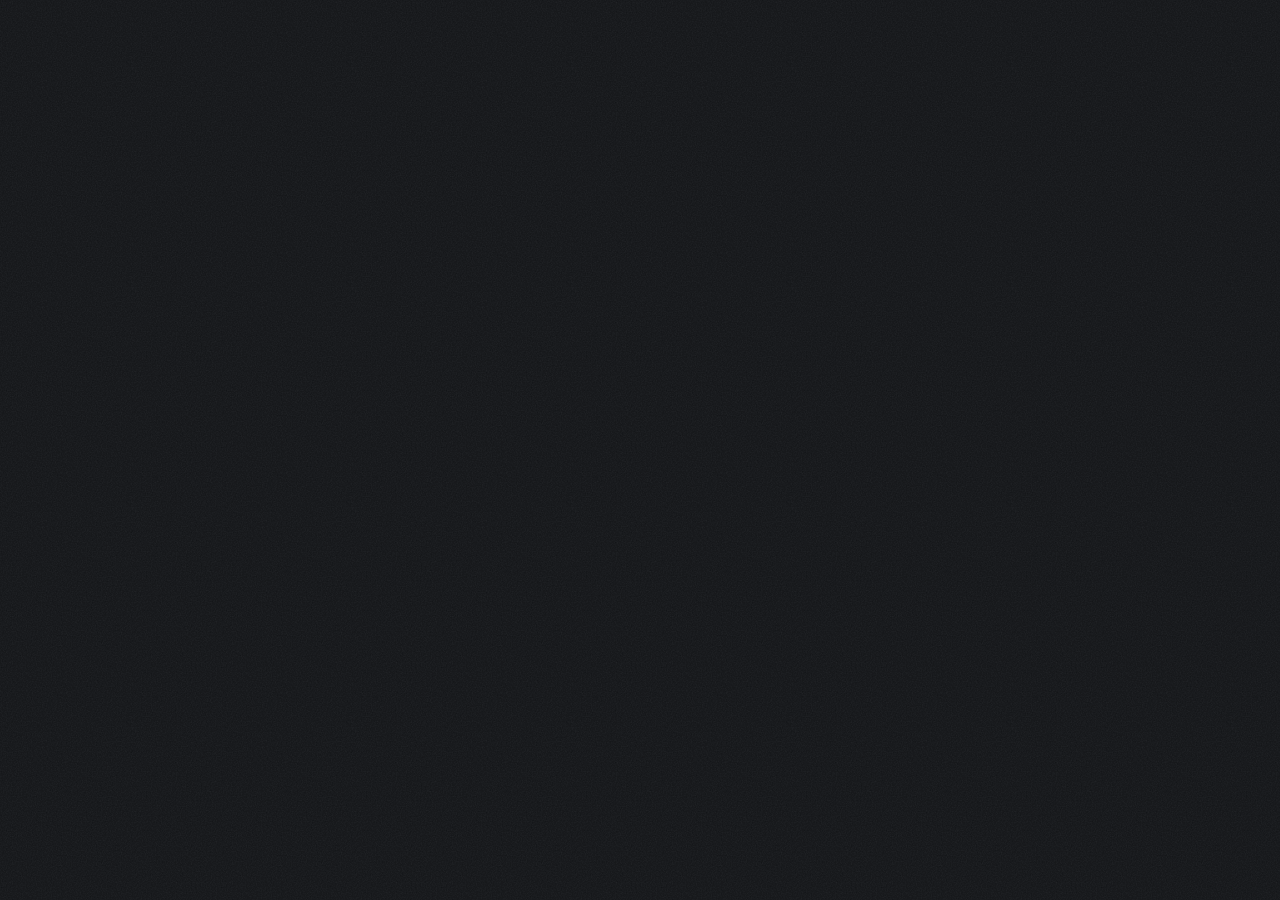
==== prototipo/index.html @ be6b2fd6 "Protótipo: aplica a direção Fortaleza e adiciona couro e peles Remove a direção Cartógrafo e a págin" ====
<!doctype html>
<html lang="pt-BR">
<head>
  <meta charset="utf-8">
  <meta name="viewport" content="width=device-width, initial-scale=1, viewport-fit=cover">
  <meta name="theme-color" content="#0d0f12">
  <title>Reino de Pedra — Protótipo</title>
  <meta name="description" content="Protótipo navegável de telas do Reino de Pedra: estratégia e conquista.">
  <link rel="preconnect" href="https://fonts.googleapis.com">
  <link rel="preconnect" href="https://fonts.gstatic.com" crossorigin>
  <link rel="stylesheet" href="https://fonts.googleapis.com/css2?family=Barlow+Semi+Condensed:wght@400;500;600;700&family=Cinzel:wght@600;700&display=swap">
  <link rel="stylesheet" href="css/tokens.css">
  <link rel="stylesheet" href="css/base.css">
  <link rel="stylesheet" href="css/telas.css">
</head>
<body>
  <main id="telas"></main>
  <nav class="nav" id="nav" aria-label="Navegação principal" hidden></nav>
  <div class="avisos" id="avisos" aria-live="polite"></div>

  <script src="js/icones.js"></script>
  <script src="js/brasao.js"></script>
  <script src="js/hex.js"></script>
  <script src="js/dados.js"></script>
  <script src="js/nucleo.js"></script>
  <script src="js/mundo.js"></script>
  <script src="js/cena.js"></script>
  <script src="js/mapa.js"></script>
  <script src="js/telas.js"></script>
  <script>RP.iniciar();</script>
</body>
</html>
---- prototipo/css/tokens.css ----
/* =========================================================================
   Reino de Pedra — tokens de design
   Direção visual escolhida: "Fortaleza" (pedra escura, ferro e brasa).
   Componentes usam apenas tokens; nunca cores literais.
   ========================================================================= */

:root {
  /* Espaçamento (base 4) */
  --esp-1: 4px;
  --esp-2: 8px;
  --esp-3: 12px;
  --esp-4: 16px;
  --esp-5: 20px;
  --esp-6: 24px;
  --esp-8: 32px;
  --esp-10: 40px;

  /* Escala tipográfica */
  --fs-1: 12px;   /* selos, rótulos mínimos */
  --fs-2: 14px;   /* texto secundário */
  --fs-3: 16px;   /* texto base */
  --fs-4: 18px;   /* destaque */
  --fs-5: 22px;   /* título de card */
  --fs-6: 28px;   /* título de tela */
  --fs-7: 40px;   /* título de entrada */
  --lh-texto: 1.4;
  --lh-titulo: 1.15;

  /* Toque */
  --alvo-min: 44px;
  --alvo: 48px;
  --nav-altura: 64px;

  /* Camadas */
  --z-mapa: 0;
  --z-controles: 10;
  --z-barra: 20;
  --z-folha: 30;
  --z-modal: 40;
  --z-aviso: 50;

  /* Movimento */
  --dur-1: 120ms;
  --dur-2: 220ms;
  --dur-3: 360ms;
  --curva: cubic-bezier(.2, .8, .2, 1);

  /* Tinturas heráldicas (iguais nas duas direções: são cores do brasão do jogador) */
  --tin-ouro: #d8a93b;
  --tin-prata: #e9e6dc;
  --tin-vermelho: #b0281f;
  --tin-azul: #23508f;
  --tin-verde: #2e6b3c;
  --tin-purpura: #673d86;
  --tin-negro: #1e1e22;
  --tin-castanho: #8a5428;
}

/* -------------------------------------------------------------------------
   Fortaleza
   ------------------------------------------------------------------------- */
:root {
  color-scheme: dark;

  --fonte-titulo: "Cinzel", "Trajan Pro", "Times New Roman", Georgia, serif;
  --fonte-texto: "Barlow Semi Condensed", "Roboto Condensed", "Arial Narrow", system-ui, sans-serif;
  --peso-titulo: 700;
  --titulo-caixa: uppercase;
  --titulo-espaco: .06em;
  --btn-caixa: uppercase;
  --btn-espaco: .05em;

  /* Superfícies */
  --cor-fundo: #111316;
  --cor-fundo-2: #181b20;
  --cor-superficie: #22262c;
  --cor-superficie-2: #2b3037;
  --cor-superficie-3: #363c46;
  --cor-borda: #3a4049;
  --cor-borda-forte: #5b6370;

  /* Texto */
  --cor-texto: #efe9dd;
  --cor-texto-2: #bfb6a8;
  --cor-texto-3: #948c80;

  /* Ação e estado */
  --cor-primaria: #e07a2e;
  --cor-primaria-2: #b9581a;
  --cor-primaria-texto: #1b0e04;
  --cor-destaque: #d9b25c;
  --cor-sucesso: #7dbb63;
  --cor-alerta: #e8b947;
  --cor-perigo: #f0645a;
  --cor-perigo-fundo: #3b1a17;
  --cor-info: #62acdc;
  --cor-foco: #f0c766;

  /* Donos no mapa */
  --cor-meu: #5ea6ea;
  --cor-rival-1: #e0503f;
  --cor-rival-2: #a77ad9;
  --cor-desconhecido: #9aa0a8;

  /* Barras (topo, navegação) */
  --barra-fundo: #0d0f12;
  --barra-borda: #2c3138;
  --barra-texto: #efe9dd;
  --barra-texto-2: #9a9286;
  --barra-ativo: #e07a2e;
  --barra-ativo-fundo: rgba(224, 122, 46, .12);

  /* Forma */
  --raio-1: 6px;
  --raio-2: 10px;
  --raio-3: 14px;
  --raio-pill: 999px;
  --borda-larg: 1px;

  /* Profundidade: painéis "entalhados" em pedra */
  --sombra-1: inset 0 1px 0 rgba(255, 255, 255, .06), 0 2px 0 rgba(0, 0, 0, .45), 0 6px 14px rgba(0, 0, 0, .28);
  --sombra-2: inset 0 1px 0 rgba(255, 255, 255, .07), 0 10px 30px rgba(0, 0, 0, .55);
  --card-fundo: linear-gradient(180deg, #282d34 0%, #22262c 100%);
  --campo-fundo: #16191d;
  --campo-sombra: inset 0 2px 4px rgba(0, 0, 0, .5);

  /* Botão primário (brasa) */
  --btn-pri-fundo: linear-gradient(180deg, #ee9149 0%, #d06a23 55%, #b9581a 100%);
  --btn-pri-borda: #6d3110;
  --btn-pri-sombra: inset 0 1px 0 rgba(255, 255, 255, .3), 0 2px 0 #4f230a, 0 4px 10px rgba(0, 0, 0, .35);
  /* Botão secundário (ferro) */
  --btn-sec-fundo: linear-gradient(180deg, #424954 0%, #333942 100%);
  --btn-sec-borda: #1c1f24;
  --btn-sec-texto: #efe9dd;
  --btn-sec-sombra: inset 0 1px 0 rgba(255, 255, 255, .12), 0 2px 0 #121418;

  /* Barras de tempo */
  --timer-trilho: #15171b;
  --timer-trilho-borda: #2e333a;
  --timer-preench: linear-gradient(90deg, #b9581a, #e07a2e 60%, #f0b25c);
  --timer-brilho: rgba(255, 210, 150, .5);

  /* Ícones: silhueta preenchida com detalhe entalhado */
  --ico-s-fill: currentColor;
  --ico-s-stroke: none;
  --ico-s-w: 0;
  --ico-d-stroke: rgba(10, 11, 13, .7);
  --ico-l-stroke: currentColor;
  --ico-d-w: 1.6;

  /* Cores de recurso */
  --rec-madeira: #c99059;
  --rec-pedra: #aab1ba;
  --rec-comida: #e3c45a;
  --rec-ferro: #93a8bd;
  --rec-populacao: #e8ddca;
  --rec-ouro: #ebc24a;
  --rec-prata: #d2d9e0;
  --rec-sal: #ece6da;
  --rec-cavalo: #c9976a;
  --rec-ervas: #8fc46c;
  --rec-gema: #6fcad9;
  --rec-lendario: #d796f2;
  --rec-couro: #c08a5c;
  --rec-peles: #ddd3c4;

  /* Perigo da fauna */
  --perigo-baixo: #e8b947;
  --perigo-medio: #ec8a3a;
  --perigo-alto: #ea4f43;

  /* Brasão */
  --brasao-borda: #0e0f11;
  --brasao-filete: #d9b25c;

  /* Textura de pedra (ruído suave) */
  --textura: url("data:image/svg+xml,%3Csvg xmlns='http://www.w3.org/2000/svg' width='220' height='220'%3E%3Cfilter id='n'%3E%3CfeTurbulence type='fractalNoise' baseFrequency='.8' numOctaves='3' stitchTiles='stitch'/%3E%3CfeColorMatrix values='0 0 0 0 1 0 0 0 0 1 0 0 0 0 1 0 0 0 .07 0'/%3E%3C/filter%3E%3Crect width='220' height='220' filter='url(%23n)'/%3E%3C/svg%3E");

  /* ---- Mapa ---- */
  --mapa-fundo: #0b0d10;
  --hex-linha: rgba(0, 0, 0, .22);
  --t-planicie: #8b9a50;
  --t-planicie-2: #829147;
  --t-floresta: #4a7341;
  --t-floresta-2: #42693a;
  --t-colina: #9c8961;
  --t-colina-2: #917e57;
  --t-montanha: #7c7671;
  --t-montanha-2: #726c67;
  --t-pantano: #5c6d4e;
  --t-pantano-2: #546447;
  --t-rio: #6f8c6a;
  --rio-agua: #4f9fd2;
  --rio-margem: #24485f;
  --rio-brilho: rgba(190, 228, 255, .45);
  /* símbolos de terreno */
  --m-arvore: #2a4c28;
  --m-arvore-2: #36603a;
  --m-colina: #7d6a46;
  --m-colina-luz: #b5a174;
  --m-monte: #5f5955;
  --m-monte-sombra: #474340;
  --m-neve: #e8e5de;
  --m-junco: #34432f;
  --m-agua: #6f9fb5;
  --m-grama: #6b7a3a;
  --m-traco: rgba(0, 0, 0, .28);
  --m-traco-l: .8;
  /* névoa */
  --nevoa-1: #0d0f12;
  --nevoa-2: #111418;
  --nevoa-3: #15191e;
  --nevoa-borda: rgba(0, 0, 0, .0);
  --nevoa-rotulo: rgba(239, 233, 221, .16);
  --explorado-veu: rgba(14, 16, 19, .52);
  --explorado-hachura: rgba(255, 255, 255, .07);
  /* rotas */
  --rota-cor: #d8c08e;
  --rota-borda: #4d3c28;
  --rota-traco: none;
  /* entidades */
  --ent-fundo: #1b1e23;
  --ent-borda: #0b0c0e;
  --ent-texto: #efe9dd;
  --ent-halo: rgba(10, 11, 13, .85);
  --selecao: #f0c766;
}
---- prototipo/css/base.css ----
/* =========================================================================
   Reino de Pedra — base e componentes
   Depende de tokens.css. Mobile-first; nada depende de hover.
   ========================================================================= */

*,
*::before,
*::after { box-sizing: border-box; }

html { -webkit-text-size-adjust: 100%; text-size-adjust: 100%; }

body {
  margin: 0;
  min-height: 100vh;
  min-height: 100dvh;
  background-color: var(--cor-fundo);
  background-image: var(--textura);
  color: var(--cor-texto);
  font-family: var(--fonte-texto);
  font-size: var(--fs-3);
  line-height: var(--lh-texto);
  font-variant-numeric: lining-nums tabular-nums;
  -webkit-tap-highlight-color: transparent;
  overscroll-behavior-y: none;
}

h1, h2, h3, h4 {
  margin: 0;
  font-family: var(--fonte-titulo);
  font-weight: var(--peso-titulo);
  text-transform: var(--titulo-caixa);
  letter-spacing: var(--titulo-espaco);
  line-height: var(--lh-titulo);
}
h1 { font-size: var(--fs-6); }
h2 { font-size: var(--fs-5); }
h3 { font-size: var(--fs-4); }
p { margin: 0; }
button, input, select, textarea { font: inherit; color: inherit; }
button { cursor: pointer; }
a { color: var(--cor-info); }

:focus-visible { outline: 3px solid var(--cor-foco); outline-offset: 2px; }

.sr { position: absolute; width: 1px; height: 1px; overflow: hidden; clip: rect(0 0 0 0); white-space: nowrap; }
.suave { color: var(--cor-texto-2); }
.fraco { color: var(--cor-texto-3); }
.num { font-variant-numeric: lining-nums tabular-nums; }
.linha { display: flex; align-items: center; gap: var(--esp-2); }
.linha-entre { display: flex; align-items: center; justify-content: space-between; gap: var(--esp-2); }
.pilha { display: flex; flex-direction: column; gap: var(--esp-3); }
.pilha-4 { display: flex; flex-direction: column; gap: var(--esp-4); }

/* ---------------------------------------------------------------- Ícones */
.ico { width: 24px; height: 24px; flex: none; display: inline-block; vertical-align: middle; overflow: visible; }
.ico-p { width: 18px; height: 18px; }
.ico-g { width: 32px; height: 32px; }
.ic-s { fill: var(--ico-s-fill); stroke: var(--ico-s-stroke); stroke-width: var(--ico-s-w); stroke-linejoin: round; }
.ic-d { fill: none; stroke: var(--ico-d-stroke); stroke-width: var(--ico-d-w); stroke-linecap: round; stroke-linejoin: round; }
.ic-l { fill: none; stroke: var(--ico-l-stroke); stroke-width: 2; stroke-linecap: round; stroke-linejoin: round; }
.ic-f { fill: currentColor; }

.r-madeira { color: var(--rec-madeira); }
.r-pedra { color: var(--rec-pedra); }
.r-comida { color: var(--rec-comida); }
.r-ferro { color: var(--rec-ferro); }
.r-populacao { color: var(--rec-populacao); }
.r-ouro { color: var(--rec-ouro); }
.r-prata { color: var(--rec-prata); }
.r-sal { color: var(--rec-sal); }
.r-cavalo { color: var(--rec-cavalo); }
.r-ervas { color: var(--rec-ervas); }
.r-gema { color: var(--rec-gema); }
.r-lendario, .r-ruina { color: var(--rec-lendario); }
.r-couro { color: var(--rec-couro); }
.r-peles { color: var(--rec-peles); }
.nivel-baixo { --nivel: var(--perigo-baixo); }
.nivel-medio { --nivel: var(--perigo-medio); }
.nivel-alto { --nivel: var(--perigo-alto); }

/* ---------------------------------------------------------------- Botões */
.btn {
  display: inline-flex; align-items: center; justify-content: center; gap: var(--esp-2);
  min-height: var(--alvo); padding: 0 var(--esp-5);
  border-radius: var(--raio-2);
  border: var(--borda-larg) solid var(--btn-sec-borda);
  background: var(--btn-sec-fundo);
  color: var(--btn-sec-texto);
  box-shadow: var(--btn-sec-sombra);
  font-weight: 700; font-size: var(--fs-3);
  text-transform: var(--btn-caixa); letter-spacing: var(--btn-espaco);
  text-decoration: none; white-space: nowrap;
  touch-action: manipulation; user-select: none; -webkit-user-select: none;
  transition: transform var(--dur-1), box-shadow var(--dur-1), filter var(--dur-1);
}
.btn:active { transform: translateY(2px); box-shadow: none; }
.btn[disabled], .btn[aria-disabled="true"] { opacity: .45; pointer-events: none; }
.btn-inativo { opacity: .55; box-shadow: none; }
.btn-primario {
  background: var(--btn-pri-fundo); border-color: var(--btn-pri-borda);
  color: var(--cor-primaria-texto); box-shadow: var(--btn-pri-sombra);
}
.btn-perigo { background: var(--cor-perigo); border-color: var(--cor-perigo-fundo); color: #fff; box-shadow: 0 2px 0 rgba(0,0,0,.35); }
.btn-fantasma { background: transparent; border-color: transparent; box-shadow: none; color: var(--cor-texto); }
.btn-bloco { display: flex; width: 100%; }
.btn-p { min-height: var(--alvo-min); padding: 0 var(--esp-4); font-size: var(--fs-2); }
.btn-icone { width: var(--alvo); min-height: var(--alvo); padding: 0; }
.btn .ico { width: 20px; height: 20px; }

/* ---------------------------------------------------------------- Cards */
.card {
  position: relative;
  background: var(--card-fundo);
  border: var(--borda-larg) solid var(--cor-borda);
  border-radius: var(--raio-3);
  box-shadow: var(--sombra-1);
  padding: var(--esp-4);
}
.card-moldura::after {
  /* filete interno: em B vira a dupla linha de mapa antigo; em A some no relevo */
  content: ""; position: absolute; inset: 4px; pointer-events: none;
  border: 1px solid var(--cor-borda); border-radius: calc(var(--raio-3) - 3px); opacity: .7;
}
.card-titulo { display: flex; align-items: center; gap: var(--esp-2); margin-bottom: var(--esp-3); }
.card-titulo h2, .card-titulo h3 { flex: 1; }
.secao-titulo {
  display: flex; align-items: center; gap: var(--esp-2);
  margin: var(--esp-6) 0 var(--esp-3);
  font-family: var(--fonte-titulo); font-weight: var(--peso-titulo);
  text-transform: var(--titulo-caixa); letter-spacing: var(--titulo-espaco);
  font-size: var(--fs-3); color: var(--cor-texto-2);
}
.secao-titulo::after { content: ""; flex: 1; height: 1px; background: var(--cor-borda); }

/* ---------------------------------------------------------------- Selos (badges) */
.selo {
  display: inline-flex; align-items: center; gap: 4px;
  min-height: 24px; padding: 2px 9px;
  border-radius: var(--raio-pill);
  border: 1px solid var(--cor-borda);
  background: var(--cor-superficie-2);
  color: var(--cor-texto-2);
  font-size: var(--fs-1); font-weight: 700; letter-spacing: .02em; line-height: 1.2;
  white-space: nowrap;
}
.selo .ico { width: 14px; height: 14px; }
.selo-visivel { color: var(--cor-sucesso); border-color: color-mix(in srgb, var(--cor-sucesso) 50%, transparent); background: color-mix(in srgb, var(--cor-sucesso) 14%, transparent); }
.selo-antigo { color: var(--cor-alerta); border-color: color-mix(in srgb, var(--cor-alerta) 50%, transparent); background: color-mix(in srgb, var(--cor-alerta) 14%, transparent); }
.selo-desconhecido { color: var(--cor-texto-3); }
.selo-perigo { color: var(--cor-perigo); border-color: color-mix(in srgb, var(--cor-perigo) 55%, transparent); background: color-mix(in srgb, var(--cor-perigo) 14%, transparent); }
.selo-info { color: var(--cor-info); border-color: color-mix(in srgb, var(--cor-info) 50%, transparent); background: color-mix(in srgb, var(--cor-info) 12%, transparent); }
.selo-destaque { color: var(--cor-destaque); border-color: color-mix(in srgb, var(--cor-destaque) 50%, transparent); background: color-mix(in srgb, var(--cor-destaque) 12%, transparent); }

/* ---------------------------------------------------------------- Barras de tempo e medidores */
.timer { display: flex; flex-direction: column; gap: 6px; }
.timer-topo { display: flex; align-items: baseline; justify-content: space-between; gap: var(--esp-2); font-size: var(--fs-2); }
.timer-topo b { font-weight: 700; color: var(--cor-texto); }
.timer-resta { font-weight: 700; color: var(--cor-destaque); white-space: nowrap; }
.barra {
  position: relative; height: 10px; overflow: hidden;
  border-radius: var(--raio-pill);
  background: var(--timer-trilho);
  border: 1px solid var(--timer-trilho-borda);
}
.barra > i {
  position: absolute; inset: 0 auto 0 0; width: 0%;
  background: var(--timer-preench);
  border-radius: inherit;
  box-shadow: inset 0 1px 0 var(--timer-brilho);
  transition: width 1s linear;
}
.barra-perigo > i { background: var(--cor-perigo); }
.barra-sucesso > i { background: var(--cor-sucesso); }
.barra-grossa { height: 14px; }

/* ---------------------------------------------------------------- Abas e segmentados */
.abas {
  display: flex; gap: 4px; padding: 4px;
  background: var(--cor-superficie-2);
  border: var(--borda-larg) solid var(--cor-borda);
  border-radius: var(--raio-2);
  overflow-x: auto; scrollbar-width: none;
}
.abas::-webkit-scrollbar { display: none; }
.aba {
  flex: 1 0 auto; min-height: var(--alvo-min); padding: 0 var(--esp-3);
  border: 0; border-radius: calc(var(--raio-2) - 3px);
  background: transparent; color: var(--cor-texto-2);
  font-weight: 700; font-size: var(--fs-2); white-space: nowrap;
}
.aba[aria-selected="true"], .aba[aria-pressed="true"] {
  background: var(--cor-superficie); color: var(--cor-texto);
  box-shadow: var(--sombra-1);
}
.aba[aria-selected="true"], .aba[aria-pressed="true"] { box-shadow: inset 0 -2px 0 var(--cor-primaria), var(--sombra-1); }

/* ---------------------------------------------------------------- Campos */
.campo { display: flex; flex-direction: column; gap: 6px; }
.campo label, .rotulo { font-size: var(--fs-2); font-weight: 700; color: var(--cor-texto-2); }
.campo input {
  min-height: var(--alvo); padding: 0 var(--esp-4);
  border-radius: var(--raio-2);
  border: var(--borda-larg) solid var(--cor-borda-forte);
  background: var(--campo-fundo); box-shadow: var(--campo-sombra);
  font-size: var(--fs-4); font-weight: 600;
}
.campo-ajuda { font-size: var(--fs-2); color: var(--cor-texto-3); }
.campo-erro { font-size: var(--fs-2); color: var(--cor-perigo); font-weight: 700; }

/* ---------------------------------------------------------------- Listas */
.lista { display: flex; flex-direction: column; }
.lista-item {
  display: flex; align-items: center; gap: var(--esp-3);
  min-height: 56px; padding: var(--esp-2) 0;
  border-bottom: 1px solid var(--cor-borda);
}
.lista-item:last-child { border-bottom: 0; }
.lista-item .ico-placa { flex: none; }

/* Placa de ícone (local, recurso, unidade) */
.ico-placa {
  display: grid; place-items: center;
  width: 44px; height: 44px;
  border-radius: var(--raio-2);
  background: var(--cor-superficie-2);
  border: var(--borda-larg) solid var(--cor-borda);
  color: var(--cor-texto);
}
.ico-placa .ico { width: 26px; height: 26px; }

/* ---------------------------------------------------------------- Barra de recursos */
.recursos {
  display: flex; align-items: center; gap: 2px;
  padding: 4px 2px 4px 6px;
  background: var(--card-fundo);
  border: var(--borda-larg) solid var(--cor-borda);
  border-radius: var(--raio-3);
  box-shadow: var(--sombra-1);
}
.rec {
  flex: 1 1 0; min-width: 0;
  display: flex; align-items: center; justify-content: center; gap: 2px;
  min-height: 44px; padding: 0 1px; border: 0; background: none;
  border-radius: var(--raio-1);
}
.rec .ico { width: 17px; height: 17px; }
.rec-num { font-weight: 700; font-size: 13.5px; color: var(--cor-texto); white-space: nowrap; letter-spacing: -.01em; }
.rec-num small { font-weight: 600; color: var(--cor-texto-3); font-size: 11px; }
.rec-cheio .rec-num { color: var(--cor-alerta); }
.recursos .btn-sino { flex: none; position: relative; width: 40px; height: 44px; display: grid; place-items: center; border: 0; background: none; color: var(--cor-texto); }
.contador {
  position: absolute; top: 4px; right: 3px;
  min-width: 18px; height: 18px; padding: 0 5px;
  border-radius: 9px; background: var(--cor-perigo); color: #fff;
  font-size: 11px; font-weight: 700; line-height: 18px; text-align: center;
}

/* ---------------------------------------------------------------- Navegação inferior */
.nav {
  position: fixed; left: 0; right: 0; bottom: 0; z-index: var(--z-barra);
  display: flex; justify-content: center;
  padding-bottom: env(safe-area-inset-bottom);
  background: var(--barra-fundo);
  border-top: 1px solid var(--barra-borda);
  box-shadow: 0 -4px 18px rgba(0, 0, 0, .25);
}
.nav[hidden] { display: none; }
.nav-itens { display: flex; width: 100%; max-width: 640px; }
.nav a {
  flex: 1; position: relative;
  display: flex; flex-direction: column; align-items: center; justify-content: center; gap: 3px;
  height: var(--nav-altura);
  color: var(--barra-texto-2); text-decoration: none;
  font-size: var(--fs-1); font-weight: 700; letter-spacing: .02em;
  --ico-d-stroke: var(--barra-fundo);
}
.nav a .ico { width: 26px; height: 26px; }
.nav a[aria-current="page"] { color: var(--barra-ativo); }
.nav a[aria-current="page"]::before {
  content: ""; position: absolute; inset: 6px 10%;
  border-radius: var(--raio-2); background: var(--barra-ativo-fundo); z-index: -1;
}
.nav a[aria-current="page"]::after {
  content: ""; position: absolute; top: 0; left: 30%; right: 30%; height: 3px;
  border-radius: 0 0 3px 3px; background: var(--barra-ativo);
}
.nav .contador { top: 8px; right: calc(50% - 22px); }

/* Barra de topo (telas de conteúdo) */
.topo {
  position: sticky; top: 0; z-index: var(--z-barra);
  display: flex; align-items: center; gap: var(--esp-3);
  min-height: 60px; padding: calc(env(safe-area-inset-top) + 6px) var(--esp-4) 6px;
  background: var(--barra-fundo); color: var(--barra-texto);
  border-bottom: 1px solid var(--barra-borda);
  --ico-d-stroke: var(--barra-fundo);
}
.topo h1 { font-size: var(--fs-4); flex: 1; min-width: 0; }
.topo .btn-fantasma { color: var(--barra-texto); }

/* ---------------------------------------------------------------- Folha inferior (bottom sheet) */
.folha {
  position: fixed; left: 0; right: 0; bottom: 0; z-index: var(--z-folha);
  margin: 0 auto; max-width: 560px;
  max-height: 72vh; max-height: 72dvh;
  display: flex; flex-direction: column;
  background: var(--cor-superficie);
  background-image: var(--textura);
  border: var(--borda-larg) solid var(--cor-borda-forte); border-bottom: 0;
  border-radius: var(--raio-3) var(--raio-3) 0 0;
  box-shadow: var(--sombra-2);
  transform: translateY(calc(100% + var(--nav-altura) + 24px));
  visibility: hidden;
  transition: transform var(--dur-3) var(--curva), visibility 0s linear var(--dur-3);
  padding-bottom: env(safe-area-inset-bottom);
}
.folha.aberta { transform: translateY(0); visibility: visible; transition: transform var(--dur-3) var(--curva), visibility 0s; }
.folha.sobre-nav { bottom: calc(var(--nav-altura) + env(safe-area-inset-bottom)); padding-bottom: 0; border-bottom: var(--borda-larg) solid var(--cor-borda); }
.folha-pega { flex: none; display: grid; place-items: center; height: 18px; }
.folha-pega::before { content: ""; width: 40px; height: 4px; border-radius: 2px; background: var(--cor-borda-forte); opacity: .7; }
.folha-topo { flex: none; display: flex; align-items: flex-start; gap: var(--esp-3); padding: 0 var(--esp-2) var(--esp-3) var(--esp-4); }
.folha-topo .folha-titulos { flex: 1; min-width: 0; padding-top: 4px; }
.folha-topo h2 { font-size: 20px; overflow-wrap: anywhere; }
.folha-corpo { overflow-y: auto; padding: 0 var(--esp-4) var(--esp-4); overscroll-behavior: contain; }
.folha-acoes { flex: none; display: flex; gap: var(--esp-2); padding: var(--esp-3) var(--esp-4) var(--esp-4); border-top: 1px solid var(--cor-borda); flex-wrap: wrap; }
.folha-acoes .btn { flex: 1 1 calc(50% - var(--esp-2)); }

.veu {
  position: fixed; inset: 0; z-index: calc(var(--z-folha) - 1);
  background: rgba(0, 0, 0, .45);
  opacity: 0; pointer-events: none; transition: opacity var(--dur-2);
}
.veu.ativo { opacity: 1; pointer-events: auto; }

/* ---------------------------------------------------------------- Modal */
.modal-fundo {
  position: fixed; inset: 0; z-index: var(--z-modal);
  display: grid; place-items: center; padding: var(--esp-4);
  background: rgba(0, 0, 0, .6);
  opacity: 0; pointer-events: none; transition: opacity var(--dur-2);
}
.modal-fundo.ativo { opacity: 1; pointer-events: auto; }
.modal {
  width: 100%; max-width: 400px;
  background: var(--cor-superficie); background-image: var(--textura);
  border: var(--borda-larg) solid var(--cor-borda-forte);
  border-radius: var(--raio-3);
  box-shadow: var(--sombra-2);
  padding: var(--esp-6) var(--esp-5) var(--esp-5);
  text-align: center;
  transform: scale(.94); transition: transform var(--dur-2) var(--curva);
}
.modal-fundo.ativo .modal { transform: scale(1); }
.modal h2 { margin-bottom: var(--esp-2); }
.modal .acoes { display: flex; flex-direction: column; gap: var(--esp-2); margin-top: var(--esp-5); }

/* ---------------------------------------------------------------- Avisos (toasts) */
.avisos {
  position: fixed; left: 0; right: 0; top: calc(env(safe-area-inset-top) + 8px); z-index: var(--z-aviso);
  display: flex; flex-direction: column; align-items: center; gap: var(--esp-2);
  padding: 0 var(--esp-3); pointer-events: none;
}
.aviso {
  pointer-events: auto;
  display: flex; align-items: center; gap: var(--esp-3);
  width: 100%; max-width: 480px; min-height: 56px;
  padding: var(--esp-3) var(--esp-4);
  background: var(--barra-fundo); color: var(--barra-texto);
  border: 1px solid var(--barra-borda); border-left: 4px solid var(--cor-info);
  border-radius: var(--raio-2);
  box-shadow: var(--sombra-2);
  --ico-d-stroke: var(--barra-fundo);
  animation: aviso-entra var(--dur-3) var(--curva);
}
.aviso b { display: block; font-size: var(--fs-3); }
.aviso span { display: block; font-size: var(--fs-2); color: var(--barra-texto-2); }
.aviso-sucesso { border-left-color: var(--cor-sucesso); }
.aviso-perigo { border-left-color: var(--cor-perigo); }
.aviso-alerta { border-left-color: var(--cor-alerta); }
.aviso.sai { animation: aviso-sai var(--dur-2) ease-in forwards; }
@keyframes aviso-entra { from { transform: translateY(-16px); opacity: 0; } }
@keyframes aviso-sai { to { transform: translateY(-16px); opacity: 0; } }

/* Faixa de alerta (ataque a caminho etc.) */
.faixa-alerta {
  display: flex; align-items: center; gap: var(--esp-2);
  width: 100%; min-height: 48px; padding: 6px var(--esp-3);
  border: 1px solid var(--cor-perigo);
  border-radius: var(--raio-2);
  background: var(--cor-perigo-fundo);
  color: var(--cor-texto);
  text-align: left; font-size: var(--fs-2);
  box-shadow: var(--sombra-1);
}
.faixa-alerta .ico { color: var(--cor-perigo); }
.faixa-alerta b { color: var(--cor-perigo); }
.faixa-alerta .txt { flex: 1; min-width: 0; line-height: 1.25; }
.pulso { animation: pulso 1.6s ease-in-out infinite; }
@keyframes pulso { 50% { opacity: .55; } }

/* ---------------------------------------------------------------- Amostras de cor (seleção) */
.amostras { display: grid; grid-template-columns: repeat(4, 1fr); gap: var(--esp-2); }
.amostra {
  position: relative; width: 100%; height: var(--alvo);
  border-radius: var(--raio-2);
  border: 2px solid var(--cor-borda-forte);
  box-shadow: inset 0 0 0 2px rgba(255, 255, 255, .15);
}
.amostra[aria-pressed="true"] { outline: 3px solid var(--cor-foco); outline-offset: 2px; }
.amostra[aria-pressed="true"]::after {
  content: ""; position: absolute; left: calc(50% - 6px); top: 10px; width: 12px; height: 20px;
  border: solid rgba(0,0,0,.65); border-width: 0 3px 3px 0; transform: rotate(45deg);
}

/* Grade de opções com prévia (formas, divisões, símbolos) */
.opcoes { display: grid; grid-template-columns: repeat(4, 1fr); gap: var(--esp-2); }
.opcao {
  display: flex; flex-direction: column; align-items: center; justify-content: center; gap: 2px;
  min-height: 64px; padding: 6px 2px;
  border-radius: var(--raio-2);
  border: var(--borda-larg) solid var(--cor-borda);
  background: var(--cor-superficie-2);
  color: var(--cor-texto-2); font-size: var(--fs-1); font-weight: 700;
}
.opcao svg { width: 34px; height: 40px; }
.opcao[aria-pressed="true"] { border-color: var(--cor-foco); color: var(--cor-texto); box-shadow: 0 0 0 2px var(--cor-foco); background: var(--cor-superficie); }

/* ---------------------------------------------------------------- Brasão */
.brasao { display: block; overflow: visible; }

/* ---------------------------------------------------------------- Movimento reduzido */
@media (prefers-reduced-motion: reduce) {
  *, *::before, *::after { animation-duration: .01ms !important; animation-iteration-count: 1 !important; transition-duration: .01ms !important; }
}
---- prototipo/css/telas.css ----
/* =========================================================================
   Reino de Pedra — estilos das telas (entrada, criação, mapa, reino, guias)
   ========================================================================= */

#telas { min-height: 100vh; min-height: 100dvh; }
.tela[hidden] { display: none !important; }
html.tela-fixa, html.tela-fixa body { overflow: hidden; height: 100%; overscroll-behavior: none; }

.conteudo-tela {
  width: 100%; max-width: 640px; margin: 0 auto;
  padding: var(--esp-4) var(--esp-4) calc(var(--nav-altura) + env(safe-area-inset-bottom) + var(--esp-6));
}
.tela-criar .conteudo-tela { padding-bottom: 120px; }

/* ================================================================ Entrada */
:root, [data-direcao="a"] {
  --cena-ceu-1: #0a0d14; --cena-ceu-2: #241d27; --cena-ceu-3: #6a361a;
  --cena-brilho-1: rgba(232, 128, 52, .55); --cena-brilho-2: rgba(232, 128, 52, 0);
  --cena-monte-3: #20232a; --cena-monte-2: #16181d; --cena-monte-1: #0f1114;
  --cena-castelo: #0b0c0f; --cena-traco: none; --cena-traco-l: 0;
  --cena-janela: #f4a54e; --cena-portao: #050506; --cena-neve: rgba(225, 220, 210, .3);
  --cena-hachura: transparent; --cena-bussola: 0; --cena-estrelas: .75; --cena-brasas: .9;
  --cena-rota: rgba(216, 192, 142, .22); --cena-rota-traco: none;
  --titulo-jogo-cor: linear-gradient(180deg, #fbe7b8 0%, #d9b25c 45%, #8e6a2a 100%);
  --titulo-jogo-sombra: 0 2px 0 rgba(0, 0, 0, .6);
}
[data-direcao="b"] {
  --cena-ceu-1: rgba(232, 219, 189, 0); --cena-ceu-2: rgba(232, 219, 189, 0); --cena-ceu-3: rgba(214, 196, 158, .6);
  --cena-brilho-1: rgba(0, 0, 0, 0); --cena-brilho-2: rgba(0, 0, 0, 0);
  --cena-monte-3: #e0d2b1; --cena-monte-2: #d8c8a3; --cena-monte-1: #cfbd94;
  --cena-castelo: #eadfc2; --cena-traco: #3b2e20; --cena-traco-l: 1.6;
  --cena-janela: #3b2e20; --cena-portao: #3b2e20; --cena-neve: #f6efdd;
  --cena-hachura: rgba(59, 46, 32, .55); --cena-bussola: 1; --cena-estrelas: 0; --cena-brasas: 0;
  --cena-rota: #7a4f27; --cena-rota-traco: 6 5;
  --titulo-jogo-cor: linear-gradient(180deg, #2a2119, #2a2119);
  --titulo-jogo-sombra: none;
}

.tela-inicio { position: relative; min-height: 100vh; min-height: 100dvh; display: flex; flex-direction: column; overflow: hidden; }
.inicio-cena { position: relative; flex: 1 1 auto; min-height: 300px; max-height: 56vh; }
.inicio-cena { -webkit-mask-image: linear-gradient(to bottom, #000 72%, transparent); mask-image: linear-gradient(to bottom, #000 72%, transparent); }
.cena { position: absolute; inset: 0; width: 100%; height: 100%; }
.cena .ceu-1 { stop-color: var(--cena-ceu-1); }
.cena .ceu-2 { stop-color: var(--cena-ceu-2); }
.cena .ceu-3 { stop-color: var(--cena-ceu-3); }
.cena .brilho-1 { stop-color: var(--cena-brilho-1); }
.cena .brilho-2 { stop-color: var(--cena-brilho-2); }
.cena-estrelas { fill: #fff; opacity: var(--cena-estrelas); }
.cena-brasas { fill: #f7a04c; opacity: var(--cena-brasas); }
.cena-monte-3, .cena-monte-2, .cena-monte-1, .cena-castelo { stroke: var(--cena-traco); stroke-width: var(--cena-traco-l); stroke-linejoin: round; }
.cena-monte-3 { fill: var(--cena-monte-3); }
.cena-monte-2 { fill: var(--cena-monte-2); }
.cena-monte-1 { fill: var(--cena-monte-1); }
.cena-castelo { fill: var(--cena-castelo); }
.cena-neve { fill: var(--cena-neve); }
.cena-hachura { fill: none; stroke: var(--cena-hachura); stroke-width: 1.2; stroke-linecap: round; }
.cena-rota { fill: none; stroke: var(--cena-rota); stroke-width: 3; stroke-dasharray: var(--cena-rota-traco); stroke-linecap: round; }
.cena-portao { fill: var(--cena-portao); }
.cena-janela { fill: var(--cena-janela); }
.cena-mastro { stroke: var(--cena-traco); stroke-width: 2; }
:root:not([data-direcao="b"]) .cena-mastro { stroke: #0b0c0f; }
.cena-flamula { fill: var(--cor-primaria); stroke: var(--cena-traco); stroke-width: var(--cena-traco-l); }
.cena-bussola { opacity: var(--cena-bussola); }
.cena-bussola .b-anel { fill: none; stroke: #3b2e20; stroke-width: 1.2; }
.cena-bussola .b-rosa { fill: #3b2e20; }
.cena-bussola .b-rosa2 { fill: #f6efdd; stroke: #3b2e20; stroke-width: 1; }
.cena-bussola .b-n { fill: #3b2e20; font-family: var(--fonte-titulo); font-size: 13px; text-anchor: middle; }
@media (prefers-reduced-motion: no-preference) {
  .cena-brasas circle { animation: brasa 5s ease-in-out infinite; }
  .cena-brasas circle:nth-child(3n) { animation-delay: -1.6s; }
  .cena-brasas circle:nth-child(3n+1) { animation-delay: -3.1s; }
  .cena-janela rect { animation: chama 3.4s ease-in-out infinite; }
  .cena-janela rect:nth-child(2n) { animation-delay: -1.2s; }
}
@keyframes brasa { 0% { transform: translateY(0); opacity: 0; } 30% { opacity: 1; } 100% { transform: translateY(-46px); opacity: 0; } }
@keyframes chama { 50% { opacity: .65; } }

.inicio-conteudo {
  position: relative; z-index: 1;
  width: 100%; max-width: 480px; margin: -40px auto 0;
  padding: 0 var(--esp-5) calc(var(--esp-6) + env(safe-area-inset-bottom));
  text-align: center;
  display: flex; flex-direction: column; gap: var(--esp-3);
}
.titulo-jogo {
  font-size: clamp(34px, 10.5vw, 46px); line-height: 1;
  background: var(--titulo-jogo-cor); -webkit-background-clip: text; background-clip: text; color: transparent;
  filter: drop-shadow(var(--titulo-jogo-sombra));
}
[data-direcao="b"] .titulo-jogo { color: var(--cor-texto); -webkit-text-fill-color: currentColor; background: none; font-size: clamp(38px, 12vw, 52px); }
.subtitulo-jogo {
  margin-top: -6px;
  font-family: var(--fonte-titulo); font-size: var(--fs-3); letter-spacing: .28em; text-transform: uppercase;
  color: var(--cor-destaque);
}
[data-direcao="b"] .subtitulo-jogo { letter-spacing: .12em; color: var(--cor-primaria); text-transform: none; font-size: var(--fs-4); }
.inicio-acoes { display: flex; flex-direction: column; gap: var(--esp-3); margin-top: var(--esp-3); }
.btn-grande { min-height: 56px; font-size: var(--fs-4); }
.inicio-temporada { display: flex; align-items: center; justify-content: center; gap: 6px; font-size: var(--fs-2); color: var(--cor-texto-2); }
.avaliacao { margin-top: var(--esp-4); padding-top: var(--esp-4); border-top: 1px dashed var(--cor-borda); display: flex; flex-direction: column; gap: var(--esp-2); }
.avaliacao .rotulo { font-size: var(--fs-1); text-transform: uppercase; letter-spacing: .08em; }
.link-comparar { font-size: var(--fs-2); min-height: var(--alvo-min); display: inline-flex; align-items: center; justify-content: center; }

/* ================================================================ Criação do reino */
.criar-previa { display: flex; flex-direction: column; align-items: center; gap: var(--esp-2); padding: var(--esp-5); }
.criar-previa-brasao { min-height: 134px; display: grid; place-items: center; }
.criar-previa-nome { font-family: var(--fonte-titulo); font-size: var(--fs-5); text-transform: var(--titulo-caixa); letter-spacing: var(--titulo-espaco); text-align: center; }
.opcoes-3 { grid-template-columns: repeat(3, 1fr); }
.rodape-acao {
  position: fixed; left: 0; right: 0; bottom: 0; z-index: var(--z-barra);
  padding: var(--esp-3) var(--esp-4) calc(var(--esp-3) + env(safe-area-inset-bottom));
  background: var(--barra-fundo); border-top: 1px solid var(--barra-borda);
  display: flex; justify-content: center;
}
.rodape-acao .btn { max-width: 608px; }
.nota-antiga {
  display: flex; gap: 6px; align-items: flex-start;
  margin-top: var(--esp-2); padding: var(--esp-2) var(--esp-3);
  border-radius: var(--raio-2);
  background: color-mix(in srgb, var(--cor-alerta) 12%, transparent);
  border: 1px solid color-mix(in srgb, var(--cor-alerta) 40%, transparent);
  color: var(--cor-texto); font-size: var(--fs-2);
}
.nota-antiga .ico { color: var(--cor-alerta); margin-top: 1px; }
.nota-antiga[hidden] { display: none; }
.modal-brasao { display: grid; place-items: center; margin-bottom: var(--esp-3); }

/* ================================================================ Mapa */
.tela-mapa { position: fixed; inset: 0 0 calc(var(--nav-altura) + env(safe-area-inset-bottom)) 0; overflow: hidden; background: var(--mapa-fundo); }
.mapa-vp { position: absolute; inset: 0; touch-action: none; user-select: none; -webkit-user-select: none; cursor: grab; }
.mapa-vp:active { cursor: grabbing; }
.mapa-svg { width: 100%; height: 100%; display: block; --k: 1; }
.mapa-fundo-rect { fill: var(--mapa-fundo); }

.hx { stroke: var(--hex-linha); stroke-width: 1; }
.t-planicie { fill: var(--t-planicie); } .t-planicie-2 { fill: var(--t-planicie-2); }
.t-floresta { fill: var(--t-floresta); } .t-floresta-2 { fill: var(--t-floresta-2); }
.t-colina { fill: var(--t-colina); } .t-colina-2 { fill: var(--t-colina-2); }
.t-montanha { fill: var(--t-montanha); } .t-montanha-2 { fill: var(--t-montanha-2); }
.t-pantano { fill: var(--t-pantano); } .t-pantano-2 { fill: var(--t-pantano-2); }
.t-rio, .t-rio-2 { fill: var(--t-rio); }

.m-arv { fill: var(--m-arvore); } .m-arv-2 { fill: var(--m-arvore-2); }
.m-col { fill: var(--m-colina); } .m-col-l { fill: none; stroke: var(--m-colina-luz); stroke-width: 1.6; stroke-linecap: round; }
.m-mon { fill: var(--m-monte); } .m-mon-s { fill: var(--m-monte-sombra); } .m-neve { fill: var(--m-neve); }
.m-tr { fill: none; stroke: var(--m-traco); stroke-width: var(--m-traco-l); stroke-linejoin: round; stroke-linecap: round; }
.m-jun { fill: none; stroke: var(--m-junco); stroke-width: 1.6; stroke-linecap: round; }
.m-agua { fill: none; stroke: var(--m-agua); stroke-width: 1.6; stroke-linecap: round; }
.m-gra { fill: none; stroke: var(--m-grama); stroke-width: 1.4; stroke-linecap: round; stroke-linejoin: round; }
[data-direcao="b"] .m-col-l { stroke: none; }

.rio-margem { fill: none; stroke: var(--rio-margem); stroke-width: 13; stroke-linecap: round; stroke-linejoin: round; }
.rio-agua { fill: none; stroke: var(--rio-agua); stroke-width: 9; stroke-linecap: round; stroke-linejoin: round; }
.rio-brilho { fill: none; stroke: var(--rio-brilho); stroke-width: 2; stroke-dasharray: 10 18; stroke-linecap: round; }
[data-direcao="b"] .rio-margem { stroke-width: 11; }
[data-direcao="b"] .rio-agua { stroke-width: 8; }

.rota-borda { fill: none; stroke: var(--rota-borda); stroke-width: 8; stroke-linecap: round; stroke-linejoin: round; }
.rota { fill: none; stroke: var(--rota-cor); stroke-width: 4.5; stroke-linecap: round; stroke-linejoin: round; stroke-dasharray: var(--rota-traco); }
[data-direcao="b"] .rota { stroke-width: 3; }
.m-ponte { fill: var(--rota-cor); stroke: var(--rota-borda); stroke-width: 1.5; }
[data-direcao="b"] .m-ponte { fill: var(--cor-superficie); stroke: var(--m-traco); }
.m-ponte-l { stroke: var(--rota-borda); stroke-width: 1; }
[data-direcao="b"] .m-ponte-l { stroke: var(--m-traco); }
.m-vau { fill: var(--t-colina-2); stroke: var(--m-traco); stroke-width: 1; }
:root:not([data-direcao="b"]) .m-vau { fill: #b8ad9a; stroke: #3c3832; }

.camada-explorado polygon { fill: url(#hachura); }
.hachura-fundo { fill: var(--explorado-veu); }
.hachura-linha { stroke: var(--explorado-hachura); stroke-width: 2.2; }
.camada-nevoa .nv-1 { fill: var(--nevoa-1); stroke: var(--nevoa-1); stroke-width: 1; }
.camada-nevoa .nv-2 { fill: var(--nevoa-2); stroke: var(--nevoa-2); stroke-width: 1; }
.camada-nevoa .nv-3 { fill: var(--nevoa-3); stroke: var(--nevoa-3); stroke-width: 1; }
.borda-nevoa { fill: none; stroke: var(--borda-nevoa, rgba(217, 178, 92, .28)); stroke-width: 1.5; stroke-linecap: round; }
[data-direcao="b"] .borda-nevoa { --borda-nevoa: rgba(59, 46, 32, .7); stroke-width: 1.8; }
.nevoa-rotulo {
  fill: var(--nevoa-rotulo); font-family: var(--fonte-titulo); font-style: italic; font-size: 22px;
  text-anchor: middle; letter-spacing: .08em; pointer-events: none;
}

.selecao { fill: none; stroke: var(--selecao); stroke-width: 3.5; stroke-linejoin: round; pointer-events: none; }
@media (prefers-reduced-motion: no-preference) { .selecao { animation: sel 1.4s ease-in-out infinite; } }
@keyframes sel { 50% { stroke-opacity: .45; } }

/* entidades */
.dono-meu { --dono: var(--cor-meu); }
.dono-rival-1 { --dono: var(--cor-rival-1); }
.dono-rival-2 { --dono: var(--cor-rival-2); }
.dono-desconhecido { --dono: var(--cor-desconhecido); }
.ent { cursor: pointer; }
.ent-k { transform: scale(var(--k)); }
.alvo-toque { fill: transparent; }
.ent .ponto { display: none; fill: var(--dono, var(--cor-destaque)); stroke: var(--ent-borda); stroke-width: 2; }
.lc-base { fill: var(--ent-fundo); stroke: var(--dono); stroke-width: 3; }
.lc-anel { fill: none; stroke: var(--dono); stroke-width: 1; opacity: .6; }
.local use { color: var(--dono); }
[data-direcao="b"] .local use { color: var(--ent-borda); }
[data-direcao="b"] .lc-base { stroke-width: 2.6; }
[data-direcao="b"] .castelo .lc-base { fill: color-mix(in srgb, var(--dono) 18%, var(--ent-fundo)); }
.ent-rotulo {
  font-family: var(--fonte-texto); font-size: 12.5px; font-weight: 700; text-anchor: middle;
  fill: var(--ent-texto); paint-order: stroke; stroke: var(--ent-halo); stroke-width: 4px; stroke-linejoin: round;
  display: none; pointer-events: none;
}
.rotulo-castelo { font-family: var(--fonte-titulo); font-size: 14px; display: block; text-transform: var(--titulo-caixa); letter-spacing: .03em; }
.antigo { opacity: .78; }
.antigo .lc-base, .antigo .jz-base { stroke-dasharray: 4 3; }
.selo-antigo-mapa circle { fill: var(--cor-alerta); stroke: var(--ent-borda); stroke-width: 1.2; }
.selo-antigo-mapa use { color: var(--ent-borda); --ico-d-stroke: var(--cor-alerta); }
[data-direcao="b"] .selo-antigo-mapa use { color: #fff; --ico-s-fill: transparent; }
.anel-ameaca { fill: none; stroke: var(--cor-perigo); stroke-width: 3; }
@media (prefers-reduced-motion: no-preference) {
  .anel-ameaca { animation: ameaca 1.4s ease-out infinite; transform-box: fill-box; transform-origin: center; }
}
@keyframes ameaca { 0% { transform: scale(.85); opacity: 1; } 100% { transform: scale(1.35); opacity: 0; } }

.jz-base { fill: var(--ent-fundo); stroke: var(--cor-destaque); stroke-width: 2.5; }
.lendario .jz-base { stroke: var(--rec-lendario); stroke-width: 3; }
.brilho-lendario { fill: var(--rec-lendario); opacity: .22; }
@media (prefers-reduced-motion: no-preference) {
  .brilho-lendario { animation: lendario 2.6s ease-in-out infinite; transform-box: fill-box; transform-origin: center; }
}
@keyframes lendario { 50% { transform: scale(1.25); opacity: .08; } }

.bd-mastro { stroke: var(--ent-borda); stroke-width: 2.4; stroke-linecap: round; }
.bd-pano { fill: var(--dono); stroke: var(--ent-borda); stroke-width: 1.5; stroke-linejoin: round; }
.bd-topo { fill: var(--cor-destaque); stroke: var(--ent-borda); stroke-width: 1; }
.bd-sombra { fill: rgba(0, 0, 0, .3); }
:root:not([data-direcao="b"]) .bd-mastro { stroke: #d8cdb8; }

.marcha-rota { fill: none; stroke: var(--dono); stroke-width: 3.5; stroke-dasharray: 2 9; stroke-linecap: round; opacity: .95; }
.marcha-rota.hostil { stroke: var(--cor-perigo); }
.marcha-destino { fill: none; stroke: var(--dono); stroke-width: 2.5; stroke-dasharray: 3 3; }
.marcha-destino.hostil { stroke: var(--cor-perigo); }
@media (prefers-reduced-motion: no-preference) {
  .marcha-rota { animation: marchar 1.2s linear infinite; }
}
@keyframes marchar { to { stroke-dashoffset: -22; } }
.mc-base { fill: var(--dono); stroke: var(--ent-borda); stroke-width: 2.5; }
.hostil .mc-base { fill: var(--cor-perigo); }
.marcha use { color: var(--ent-fundo); --ico-d-stroke: var(--dono); }
[data-direcao="b"] .marcha use { color: #fbf6ea; --ico-s-fill: rgba(255,255,255,.18); }
.mc-selo circle { fill: var(--ent-fundo); stroke: var(--cor-perigo); stroke-width: 2; }
.mc-selo text { fill: var(--cor-perigo); font: 700 13px var(--fonte-texto); text-anchor: middle; }
.mc-estandarte use { color: var(--cor-destaque); --ico-d-stroke: var(--ent-borda); }
.mc-eta rect { fill: var(--ent-fundo); stroke: var(--dono); stroke-width: 1.5; }
.hostil .mc-eta rect { stroke: var(--cor-perigo); }
.mc-eta text { fill: var(--ent-texto); font: 700 12px var(--fonte-texto); text-anchor: middle; font-variant-numeric: tabular-nums; }

/* níveis de zoom */
[data-zoom="zoom-perto"] .ent-rotulo { display: block; }
[data-zoom="zoom-mundo"] .sim { display: none; }
[data-zoom="zoom-longe"] .local:not(.castelo) .ent-k,
[data-zoom="zoom-mundo"] .local:not(.castelo) .ent-k,
[data-zoom="zoom-longe"] .jazida:not(.lendario) .ent-k,
[data-zoom="zoom-mundo"] .jazida .ent-k,
[data-zoom="zoom-mundo"] .bandeira,
[data-zoom="zoom-longe"] .mc-eta,
[data-zoom="zoom-mundo"] .mc-eta { display: none; }
[data-zoom="zoom-longe"] .local:not(.castelo) .ponto,
[data-zoom="zoom-mundo"] .local:not(.castelo) .ponto,
[data-zoom="zoom-longe"] .jazida:not(.lendario) .ponto,
[data-zoom="zoom-mundo"] .jazida .ponto { display: block; }
[data-zoom="zoom-mundo"] .rotulo-castelo { font-size: 12px; }

/* camadas desligadas */
.sem-rotas .camada-rotas, .sem-marchas .camada-marchas, .sem-marchas .camada-marcha-rotas,
.sem-recursos .camada-jazidas, .sem-bandeiras .camada-bandeiras, .sem-rotulos .ent-rotulo { display: none !important; }

/* sobreposições do mapa */
.mapa-topo {
  position: absolute; left: 0; right: 0; top: 0; z-index: var(--z-controles);
  padding: calc(env(safe-area-inset-top) + 8px) var(--esp-2) 0;
  display: flex; flex-direction: column; gap: var(--esp-2);
  max-width: 560px; margin: 0 auto; pointer-events: none;
}
.mapa-topo > * { pointer-events: auto; }
.mapa-controles {
  position: absolute; right: var(--esp-2); top: 50%; z-index: var(--z-controles);
  transform: translateY(-50%);
  display: flex; flex-direction: column; gap: var(--esp-2);
}
.mapa-controles .btn { width: 48px; min-height: 48px; border-radius: var(--raio-2); }
.mapa-controles .btn .ico { width: 22px; height: 22px; }
.minimapa {
  position: absolute; left: var(--esp-2); bottom: var(--esp-2); z-index: var(--z-controles);
  width: 136px; height: calc(136px * 1545 / 2312);
  border: 2px solid var(--cor-borda-forte); border-radius: var(--raio-2);
  background: var(--nevoa-1); overflow: hidden; box-shadow: var(--sombra-1);
  touch-action: none;
  transition: opacity var(--dur-2), transform var(--dur-2);
}
.minimapa canvas { width: 100%; height: 100%; display: block; }
.mm-vista { position: absolute; left: 0; top: 0; border: 2px solid var(--cor-foco); border-radius: 2px; pointer-events: none; box-shadow: 0 0 0 1px rgba(0,0,0,.4); }
.com-folha .minimapa, .com-folha .mapa-controles { opacity: 0; pointer-events: none; }

/* Folha do mapa */
.folha-ico { width: 48px; height: 48px; flex: none; margin-top: 2px; }
.folha-ico .ico { width: 28px; height: 28px; }
.ico-placa.dono-meu, .ico-placa.dono-rival-1, .ico-placa.dono-rival-2, .ico-placa.dono-desconhecido { color: var(--dono); border-color: var(--dono); }
.ico-placa.marcha-ico { background: var(--dono); color: var(--ent-fundo); --ico-d-stroke: var(--dono); }
.ico-placa.marcha-ico.hostil { background: var(--cor-perigo); border-color: var(--cor-perigo); }
.terreno-ico { position: relative; overflow: hidden; }
.terreno-ico.t-planicie { background: var(--t-planicie); } .terreno-ico.t-floresta { background: var(--t-floresta); }
.terreno-ico.t-colina { background: var(--t-colina); } .terreno-ico.t-montanha { background: var(--t-montanha); }
.terreno-ico.t-pantano { background: var(--t-pantano); } .terreno-ico.t-rio { background: var(--rio-agua); }
.folha-sub { margin-top: 6px; }
.folha-sub .linha { flex-wrap: wrap; gap: 6px 10px; }
.conteudos { display: flex; flex-direction: column; gap: var(--esp-2); margin-top: var(--esp-3); }
.conteudo {
  display: flex; align-items: center; gap: var(--esp-3);
  width: 100%; min-height: 60px; padding: var(--esp-2) var(--esp-3);
  border: var(--borda-larg) solid var(--cor-borda); border-radius: var(--raio-2);
  background: var(--cor-superficie-2); text-align: left;
}
.conteudo > span:nth-child(2) { flex: 1; min-width: 0; }
.conteudo b { display: block; }
.conteudo small { display: block; color: var(--cor-texto-3); font-size: var(--fs-2); line-height: 1.3; }
.info { display: flex; flex-direction: column; margin-top: var(--esp-2); }
.info-linha { display: flex; justify-content: space-between; align-items: center; gap: var(--esp-3); min-height: 40px; border-bottom: 1px solid var(--cor-borda); font-size: var(--fs-2); }
.info-linha:last-child { border-bottom: 0; }
.info-linha > span:last-child { text-align: right; font-weight: 600; }
.info-linha .linha { justify-content: flex-end; }
.bandeira-texto {
  margin: var(--esp-2) 0 0; padding: var(--esp-3) var(--esp-4);
  font-family: var(--fonte-titulo); font-size: var(--fs-4); font-style: italic;
  border-left: 3px solid var(--cor-destaque); background: var(--cor-superficie-2); border-radius: 0 var(--raio-2) var(--raio-2) 0;
}
.faixa-alerta + .info { margin-top: var(--esp-3); }

/* Legenda / camadas */
.alternar-grade { display: grid; grid-template-columns: 1fr 1fr; gap: var(--esp-2); }
.alternar {
  display: flex; align-items: center; gap: var(--esp-2);
  min-height: var(--alvo); padding: 0 var(--esp-3);
  border: var(--borda-larg) solid var(--cor-borda); border-radius: var(--raio-2);
  background: var(--cor-superficie-2); color: var(--cor-texto-3); font-weight: 700; text-align: left;
}
.alternar span { flex: 1; }
.alternar i { width: 34px; height: 20px; border-radius: 10px; background: var(--cor-superficie-3); position: relative; flex: none; border: 1px solid var(--cor-borda-forte); }
.alternar i::after { content: ""; position: absolute; top: 2px; left: 2px; width: 14px; height: 14px; border-radius: 50%; background: var(--cor-texto-3); transition: transform var(--dur-1); }
.alternar[aria-pressed="true"] { color: var(--cor-texto); }
.alternar[aria-pressed="true"] i { background: var(--cor-sucesso); }
.alternar[aria-pressed="true"] i::after { transform: translateX(14px); background: #fff; }
.legenda-item { display: flex; align-items: center; gap: var(--esp-3); min-height: 48px; padding: 4px 0; }
.legenda-item b { display: block; font-size: var(--fs-2); }
.legenda-item small { display: block; font-size: var(--fs-2); color: var(--cor-texto-3); line-height: 1.3; }
.amostra-hex { width: 34px; height: 38px; flex: none; clip-path: polygon(50% 0, 100% 25%, 100% 75%, 50% 100%, 0 75%, 0 25%); }
.amostra-hex.t-planicie { background: var(--t-planicie); } .amostra-hex.t-floresta { background: var(--t-floresta); }
.amostra-hex.t-colina { background: var(--t-colina); } .amostra-hex.t-montanha { background: var(--t-montanha); }
.amostra-hex.t-pantano { background: var(--t-pantano); } .amostra-hex.t-rio { background: var(--rio-agua); }
.amostra-hex.nevoa-exp { background-image: repeating-linear-gradient(45deg, var(--explorado-hachura) 0 2px, transparent 2px 7px), linear-gradient(var(--explorado-veu), var(--explorado-veu)); }
.amostra-hex.nevoa-desc { background: var(--nevoa-1); outline: 1px solid var(--cor-borda); }
.ponto-dono { width: 22px; height: 22px; border-radius: 50%; flex: none; background: var(--dono); border: 2px solid var(--ent-borda); margin: 0 6px; }

/* ================================================================ Meu reino */
.topo-reino { gap: var(--esp-3); }
.topo-reino .brasao { flex: none; }
.topo-titulos { flex: 1; min-width: 0; }
.topo-titulos h1 { font-size: var(--fs-4); white-space: nowrap; overflow: hidden; text-overflow: ellipsis; }
.topo-titulos small { display: flex; align-items: center; gap: 4px; font-size: var(--fs-1); color: var(--barra-texto-2); font-weight: 600; }
.btn-sino-topo { position: relative; color: var(--barra-texto); }
.btn-sino-topo .contador { top: 6px; right: 4px; }
.contador-inline { position: static; display: inline-block; margin-left: 4px; }
.reino-recursos { margin-bottom: var(--esp-4); }
.faixa-escudo { display: flex; gap: var(--esp-3); align-items: center; margin-bottom: var(--esp-4); border-color: var(--cor-sucesso); }
.faixa-escudo > .ico { color: var(--cor-sucesso); width: 32px; height: 32px; }

.pop-card .card-titulo { margin-bottom: var(--esp-2); }
.pop-num { display: flex; align-items: baseline; gap: 6px; margin-bottom: var(--esp-2); }
.pop-num b { font-size: 34px; line-height: 1; font-weight: 700; }
.pop-num span { color: var(--cor-texto-3); font-size: var(--fs-4); font-weight: 600; }
.pop-linhas { list-style: none; margin: var(--esp-3) 0 0; padding: 0; display: flex; flex-direction: column; gap: var(--esp-2); font-size: var(--fs-2); color: var(--cor-texto-2); }
.pop-linhas li { display: flex; gap: var(--esp-2); align-items: flex-start; }
.pop-linhas .ico { margin-top: 1px; }
.pop-linhas b { color: var(--cor-texto); }
.pop-card .linha .btn { flex: 1; }

.vista-card { padding: var(--esp-2); overflow: hidden; }
.vista-reino { width: 100%; height: auto; border-radius: var(--raio-2); background: var(--mapa-fundo); }
.vista-legenda { text-align: center; font-size: var(--fs-2); padding-top: var(--esp-2); }

.fila-espera { display: flex; align-items: center; gap: var(--esp-2); font-size: var(--fs-2); color: var(--cor-texto-2); }
.fila-espera span:nth-child(2) { flex: 1; }

.castelo-card { display: flex; flex-direction: column; gap: var(--esp-3); cursor: pointer; }
.castelo-topo { display: flex; align-items: center; gap: var(--esp-3); }
.ico-placa-g { width: 56px; height: 56px; }
.ico-placa-g .ico { width: 34px; height: 34px; }
.castelo-dados { display: grid; grid-template-columns: repeat(4, 1fr); gap: var(--esp-2); }
.castelo-dados > div { display: flex; flex-direction: column; align-items: center; padding: var(--esp-2) 4px; border-radius: var(--raio-2); background: var(--cor-superficie-2); border: 1px solid var(--cor-borda); }
.castelo-dados span { font-size: var(--fs-1); }
.castelo-dados b { font-size: var(--fs-5); line-height: 1.1; }

.locais-lista { display: flex; flex-direction: column; gap: var(--esp-3); margin-top: var(--esp-3); }
.local-card { display: flex; gap: var(--esp-3); align-items: flex-start; padding: var(--esp-3); cursor: pointer; }
.local-card[hidden] { display: none; }
.lc-corpo { flex: 1; min-width: 0; display: flex; flex-direction: column; gap: 4px; }
.lc-nome { font-size: var(--fs-3); }
.lc-corpo small { display: flex; align-items: center; flex-wrap: wrap; gap: 0 4px; font-size: var(--fs-2); }
.lc-prod { display: flex; align-items: center; gap: 4px; font-size: var(--fs-2); font-weight: 700; color: var(--cor-texto); }
.lc-corpo .timer { margin-top: 6px; }
.lc-ameaca {
  display: flex; gap: 6px; align-items: center; margin-top: 6px; padding: 6px var(--esp-2);
  border-radius: var(--raio-1); background: var(--cor-perigo-fundo); border: 1px solid var(--cor-perigo);
  font-size: var(--fs-2);
}
.lc-ameaca .ico { color: var(--cor-perigo); }
.lc-ameaca b { color: var(--cor-perigo); }
.local-card:has(.lc-ameaca) { border-color: var(--cor-perigo); }
.selo-g { font-size: var(--fs-2); min-height: 32px; padding: 4px 12px; }
.selo-g .ico { width: 18px; height: 18px; }

/* ================================================================ Telas-guia */
.guia-item { display: flex; align-items: center; gap: var(--esp-3); text-align: left; width: 100%; padding: var(--esp-3); }
.guia-item > span:nth-child(2) { flex: 1; min-width: 0; }
.guia-item b { display: block; }
.guia-item small { display: block; font-size: var(--fs-2); }

/* ================================================================ Telas maiores */
@media (min-width: 720px) {
  .inicio-cena { max-height: 60vh; }
  .minimapa { width: 200px; height: calc(200px * 1545 / 2312); }
}
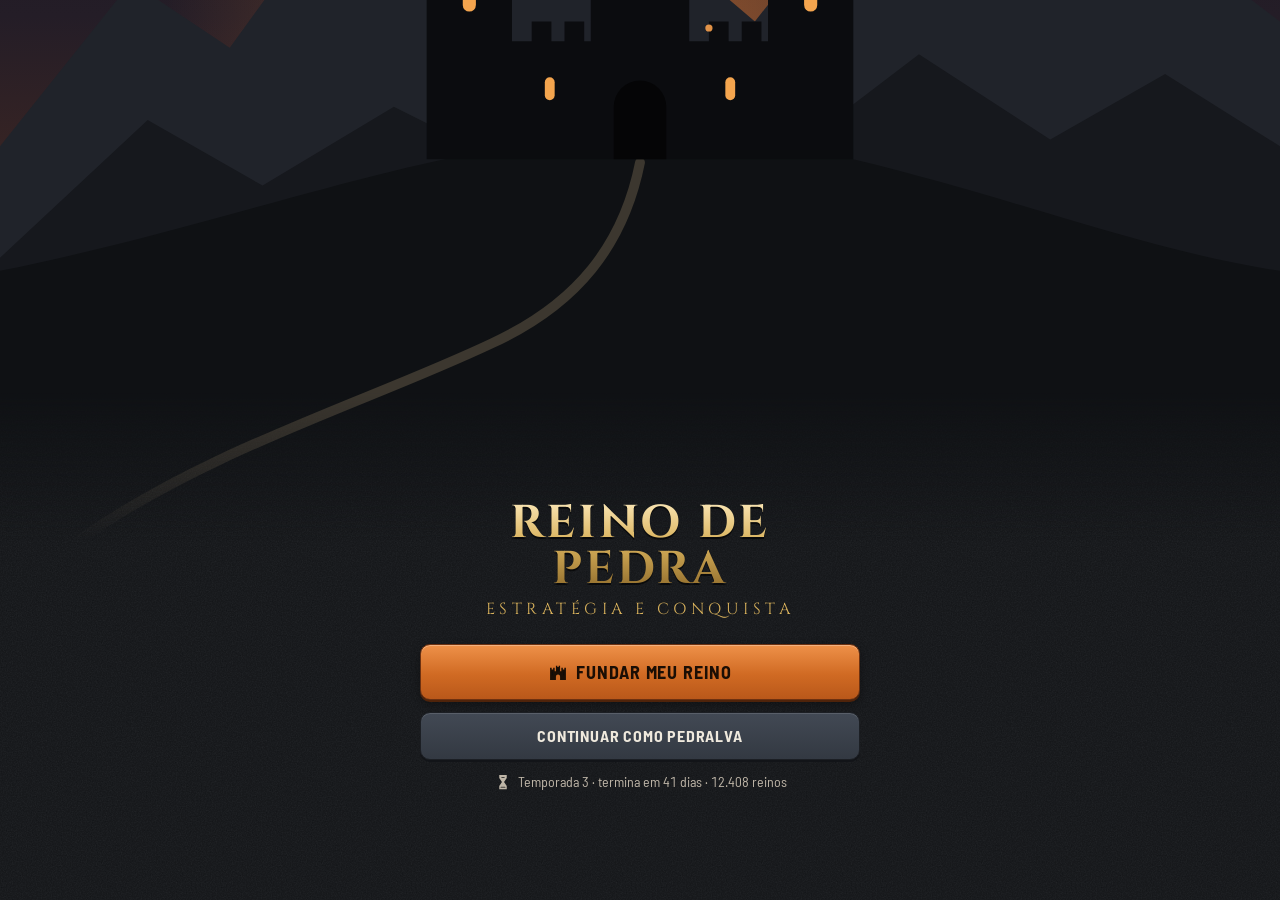
==== commit 30df2560: "Protótipo: telas de Tropas, Construção, Recrutamento, Exploradores e Caça Catálogos mock de construç" ====
--- a/prototipo/index.html
+++ b/prototipo/index.html
@@ -27,6 +27,7 @@
   <script src="js/cena.js"></script>
   <script src="js/mapa.js"></script>
   <script src="js/telas.js"></script>
+  <script src="js/acoes.js"></script>
   <script>RP.iniciar();</script>
 </body>
 </html>
--- a/prototipo/css/telas.css
+++ b/prototipo/css/telas.css
@@ -13,27 +13,16 @@
 .tela-criar .conteudo-tela { padding-bottom: 120px; }
 
 /* ================================================================ Entrada */
-:root, [data-direcao="a"] {
+:root {
   --cena-ceu-1: #0a0d14; --cena-ceu-2: #241d27; --cena-ceu-3: #6a361a;
   --cena-brilho-1: rgba(232, 128, 52, .55); --cena-brilho-2: rgba(232, 128, 52, 0);
   --cena-monte-3: #20232a; --cena-monte-2: #16181d; --cena-monte-1: #0f1114;
   --cena-castelo: #0b0c0f; --cena-traco: none; --cena-traco-l: 0;
   --cena-janela: #f4a54e; --cena-portao: #050506; --cena-neve: rgba(225, 220, 210, .3);
-  --cena-hachura: transparent; --cena-bussola: 0; --cena-estrelas: .75; --cena-brasas: .9;
+  --cena-estrelas: .75; --cena-brasas: .9;
   --cena-rota: rgba(216, 192, 142, .22); --cena-rota-traco: none;
   --titulo-jogo-cor: linear-gradient(180deg, #fbe7b8 0%, #d9b25c 45%, #8e6a2a 100%);
   --titulo-jogo-sombra: 0 2px 0 rgba(0, 0, 0, .6);
-}
-[data-direcao="b"] {
-  --cena-ceu-1: rgba(232, 219, 189, 0); --cena-ceu-2: rgba(232, 219, 189, 0); --cena-ceu-3: rgba(214, 196, 158, .6);
-  --cena-brilho-1: rgba(0, 0, 0, 0); --cena-brilho-2: rgba(0, 0, 0, 0);
-  --cena-monte-3: #e0d2b1; --cena-monte-2: #d8c8a3; --cena-monte-1: #cfbd94;
-  --cena-castelo: #eadfc2; --cena-traco: #3b2e20; --cena-traco-l: 1.6;
-  --cena-janela: #3b2e20; --cena-portao: #3b2e20; --cena-neve: #f6efdd;
-  --cena-hachura: rgba(59, 46, 32, .55); --cena-bussola: 1; --cena-estrelas: 0; --cena-brasas: 0;
-  --cena-rota: #7a4f27; --cena-rota-traco: 6 5;
-  --titulo-jogo-cor: linear-gradient(180deg, #2a2119, #2a2119);
-  --titulo-jogo-sombra: none;
 }
 
 .tela-inicio { position: relative; min-height: 100vh; min-height: 100dvh; display: flex; flex-direction: column; overflow: hidden; }
@@ -53,18 +42,12 @@
 .cena-monte-1 { fill: var(--cena-monte-1); }
 .cena-castelo { fill: var(--cena-castelo); }
 .cena-neve { fill: var(--cena-neve); }
-.cena-hachura { fill: none; stroke: var(--cena-hachura); stroke-width: 1.2; stroke-linecap: round; }
 .cena-rota { fill: none; stroke: var(--cena-rota); stroke-width: 3; stroke-dasharray: var(--cena-rota-traco); stroke-linecap: round; }
 .cena-portao { fill: var(--cena-portao); }
 .cena-janela { fill: var(--cena-janela); }
 .cena-mastro { stroke: var(--cena-traco); stroke-width: 2; }
-:root:not([data-direcao="b"]) .cena-mastro { stroke: #0b0c0f; }
+.cena-mastro { stroke: #0b0c0f; }
 .cena-flamula { fill: var(--cor-primaria); stroke: var(--cena-traco); stroke-width: var(--cena-traco-l); }
-.cena-bussola { opacity: var(--cena-bussola); }
-.cena-bussola .b-anel { fill: none; stroke: #3b2e20; stroke-width: 1.2; }
-.cena-bussola .b-rosa { fill: #3b2e20; }
-.cena-bussola .b-rosa2 { fill: #f6efdd; stroke: #3b2e20; stroke-width: 1; }
-.cena-bussola .b-n { fill: #3b2e20; font-family: var(--fonte-titulo); font-size: 13px; text-anchor: middle; }
 @media (prefers-reduced-motion: no-preference) {
   .cena-brasas circle { animation: brasa 5s ease-in-out infinite; }
   .cena-brasas circle:nth-child(3n) { animation-delay: -1.6s; }
@@ -87,19 +70,14 @@
   background: var(--titulo-jogo-cor); -webkit-background-clip: text; background-clip: text; color: transparent;
   filter: drop-shadow(var(--titulo-jogo-sombra));
 }
-[data-direcao="b"] .titulo-jogo { color: var(--cor-texto); -webkit-text-fill-color: currentColor; background: none; font-size: clamp(38px, 12vw, 52px); }
 .subtitulo-jogo {
   margin-top: -6px;
   font-family: var(--fonte-titulo); font-size: var(--fs-3); letter-spacing: .28em; text-transform: uppercase;
   color: var(--cor-destaque);
 }
-[data-direcao="b"] .subtitulo-jogo { letter-spacing: .12em; color: var(--cor-primaria); text-transform: none; font-size: var(--fs-4); }
 .inicio-acoes { display: flex; flex-direction: column; gap: var(--esp-3); margin-top: var(--esp-3); }
 .btn-grande { min-height: 56px; font-size: var(--fs-4); }
 .inicio-temporada { display: flex; align-items: center; justify-content: center; gap: 6px; font-size: var(--fs-2); color: var(--cor-texto-2); }
-.avaliacao { margin-top: var(--esp-4); padding-top: var(--esp-4); border-top: 1px dashed var(--cor-borda); display: flex; flex-direction: column; gap: var(--esp-2); }
-.avaliacao .rotulo { font-size: var(--fs-1); text-transform: uppercase; letter-spacing: .08em; }
-.link-comparar { font-size: var(--fs-2); min-height: var(--alvo-min); display: inline-flex; align-items: center; justify-content: center; }
 
 /* ================================================================ Criação do reino */
 .criar-previa { display: flex; flex-direction: column; align-items: center; gap: var(--esp-2); padding: var(--esp-5); }
@@ -147,23 +125,17 @@
 .m-jun { fill: none; stroke: var(--m-junco); stroke-width: 1.6; stroke-linecap: round; }
 .m-agua { fill: none; stroke: var(--m-agua); stroke-width: 1.6; stroke-linecap: round; }
 .m-gra { fill: none; stroke: var(--m-grama); stroke-width: 1.4; stroke-linecap: round; stroke-linejoin: round; }
-[data-direcao="b"] .m-col-l { stroke: none; }
 
 .rio-margem { fill: none; stroke: var(--rio-margem); stroke-width: 13; stroke-linecap: round; stroke-linejoin: round; }
 .rio-agua { fill: none; stroke: var(--rio-agua); stroke-width: 9; stroke-linecap: round; stroke-linejoin: round; }
 .rio-brilho { fill: none; stroke: var(--rio-brilho); stroke-width: 2; stroke-dasharray: 10 18; stroke-linecap: round; }
-[data-direcao="b"] .rio-margem { stroke-width: 11; }
-[data-direcao="b"] .rio-agua { stroke-width: 8; }
 
 .rota-borda { fill: none; stroke: var(--rota-borda); stroke-width: 8; stroke-linecap: round; stroke-linejoin: round; }
 .rota { fill: none; stroke: var(--rota-cor); stroke-width: 4.5; stroke-linecap: round; stroke-linejoin: round; stroke-dasharray: var(--rota-traco); }
-[data-direcao="b"] .rota { stroke-width: 3; }
 .m-ponte { fill: var(--rota-cor); stroke: var(--rota-borda); stroke-width: 1.5; }
-[data-direcao="b"] .m-ponte { fill: var(--cor-superficie); stroke: var(--m-traco); }
 .m-ponte-l { stroke: var(--rota-borda); stroke-width: 1; }
-[data-direcao="b"] .m-ponte-l { stroke: var(--m-traco); }
 .m-vau { fill: var(--t-colina-2); stroke: var(--m-traco); stroke-width: 1; }
-:root:not([data-direcao="b"]) .m-vau { fill: #b8ad9a; stroke: #3c3832; }
+.m-vau { fill: #b8ad9a; stroke: #3c3832; }
 
 .camada-explorado polygon { fill: url(#hachura); }
 .hachura-fundo { fill: var(--explorado-veu); }
@@ -172,7 +144,6 @@
 .camada-nevoa .nv-2 { fill: var(--nevoa-2); stroke: var(--nevoa-2); stroke-width: 1; }
 .camada-nevoa .nv-3 { fill: var(--nevoa-3); stroke: var(--nevoa-3); stroke-width: 1; }
 .borda-nevoa { fill: none; stroke: var(--borda-nevoa, rgba(217, 178, 92, .28)); stroke-width: 1.5; stroke-linecap: round; }
-[data-direcao="b"] .borda-nevoa { --borda-nevoa: rgba(59, 46, 32, .7); stroke-width: 1.8; }
 .nevoa-rotulo {
   fill: var(--nevoa-rotulo); font-family: var(--fonte-titulo); font-style: italic; font-size: 22px;
   text-anchor: middle; letter-spacing: .08em; pointer-events: none;
@@ -194,9 +165,6 @@
 .lc-base { fill: var(--ent-fundo); stroke: var(--dono); stroke-width: 3; }
 .lc-anel { fill: none; stroke: var(--dono); stroke-width: 1; opacity: .6; }
 .local use { color: var(--dono); }
-[data-direcao="b"] .local use { color: var(--ent-borda); }
-[data-direcao="b"] .lc-base { stroke-width: 2.6; }
-[data-direcao="b"] .castelo .lc-base { fill: color-mix(in srgb, var(--dono) 18%, var(--ent-fundo)); }
 .ent-rotulo {
   font-family: var(--fonte-texto); font-size: 12.5px; font-weight: 700; text-anchor: middle;
   fill: var(--ent-texto); paint-order: stroke; stroke: var(--ent-halo); stroke-width: 4px; stroke-linejoin: round;
@@ -207,7 +175,6 @@
 .antigo .lc-base, .antigo .jz-base { stroke-dasharray: 4 3; }
 .selo-antigo-mapa circle { fill: var(--cor-alerta); stroke: var(--ent-borda); stroke-width: 1.2; }
 .selo-antigo-mapa use { color: var(--ent-borda); --ico-d-stroke: var(--cor-alerta); }
-[data-direcao="b"] .selo-antigo-mapa use { color: #fff; --ico-s-fill: transparent; }
 .anel-ameaca { fill: none; stroke: var(--cor-perigo); stroke-width: 3; }
 @media (prefers-reduced-motion: no-preference) {
   .anel-ameaca { animation: ameaca 1.4s ease-out infinite; transform-box: fill-box; transform-origin: center; }
@@ -226,7 +193,7 @@
 .bd-pano { fill: var(--dono); stroke: var(--ent-borda); stroke-width: 1.5; stroke-linejoin: round; }
 .bd-topo { fill: var(--cor-destaque); stroke: var(--ent-borda); stroke-width: 1; }
 .bd-sombra { fill: rgba(0, 0, 0, .3); }
-:root:not([data-direcao="b"]) .bd-mastro { stroke: #d8cdb8; }
+.bd-mastro { stroke: #d8cdb8; }
 
 .marcha-rota { fill: none; stroke: var(--dono); stroke-width: 3.5; stroke-dasharray: 2 9; stroke-linecap: round; opacity: .95; }
 .marcha-rota.hostil { stroke: var(--cor-perigo); }
@@ -239,7 +206,6 @@
 .mc-base { fill: var(--dono); stroke: var(--ent-borda); stroke-width: 2.5; }
 .hostil .mc-base { fill: var(--cor-perigo); }
 .marcha use { color: var(--ent-fundo); --ico-d-stroke: var(--dono); }
-[data-direcao="b"] .marcha use { color: #fbf6ea; --ico-s-fill: rgba(255,255,255,.18); }
 .mc-selo circle { fill: var(--ent-fundo); stroke: var(--cor-perigo); stroke-width: 2; }
 .mc-selo text { fill: var(--cor-perigo); font: 700 13px var(--fonte-texto); text-anchor: middle; }
 .mc-estandarte use { color: var(--cor-destaque); --ico-d-stroke: var(--ent-borda); }
@@ -422,3 +388,88 @@
   .inicio-cena { max-height: 60vh; }
   .minimapa { width: 200px; height: calc(200px * 1545 / 2312); }
 }
+
+
+/* ================================================================ Vista imersiva (cena 2.5D) e alternância de visão */
+.cena-cv { position: absolute; inset: 0; width: 100%; height: 100%; display: none; touch-action: none; user-select: none; -webkit-user-select: none; background: #232830; }
+.tela-mapa[data-modo="cena"] .cena-cv { display: block; }
+.tela-mapa[data-modo="cena"] .mapa-vp { display: none; }
+.modo-mapa {
+  position: absolute; right: var(--esp-2); bottom: var(--esp-2); z-index: var(--z-controles);
+  padding: 3px; gap: 3px; box-shadow: var(--sombra-1); overflow: visible;
+}
+.modo-mapa .aba { display: inline-flex; align-items: center; gap: 6px; min-height: 42px; padding: 0 var(--esp-3); flex: none; }
+.modo-mapa .aba .ico { width: 20px; height: 20px; }
+.com-folha .modo-mapa { opacity: 0; pointer-events: none; }
+
+/* ================================================================ Fauna, perigo e ruínas no mapa tático */
+.camada-perigo { display: none; pointer-events: none; }
+.com-perigo .camada-perigo { display: block; }
+.camada-perigo .pg-baixo { fill: var(--perigo-baixo); fill-opacity: .22; stroke: var(--perigo-baixo); stroke-opacity: .5; stroke-width: 1.5; }
+.camada-perigo .pg-medio { fill: var(--perigo-medio); fill-opacity: .3; stroke: var(--perigo-medio); stroke-opacity: .6; stroke-width: 1.5; }
+.camada-perigo .pg-alto { fill: var(--perigo-alto); fill-opacity: .36; stroke: var(--perigo-alto); stroke-opacity: .7; stroke-width: 1.5; }
+.sem-fauna .camada-fauna { display: none !important; }
+.fa-base { fill: var(--ent-fundo); stroke: var(--nivel); stroke-width: 3; }
+.fauna use { color: var(--nivel); --ico-d-stroke: var(--ent-fundo); }
+.fa-qtd rect { fill: var(--nivel); stroke: var(--ent-borda); stroke-width: 1.2; }
+.fa-qtd text { fill: #1b0e04; font: 700 11px var(--fonte-texto); text-anchor: middle; }
+.pg-base { fill: var(--nivel); stroke: var(--ent-borda); stroke-width: 1.6; stroke-linejoin: round; }
+.perigo use { color: #1b0e04; --ico-s-fill: #1b0e04; }
+.fauna[hidden], .perigo[hidden] { display: none; }
+[data-zoom="zoom-mundo"] .perigo .ent-k, [data-zoom="zoom-longe"] .perigo .ent-k { display: none; }
+[data-zoom="zoom-mundo"] .perigo .ponto, [data-zoom="zoom-longe"] .perigo .ponto { display: block; fill: var(--nivel); }
+.mc-risco path { fill: var(--nivel); stroke: var(--ent-borda); stroke-width: 1.2; stroke-linejoin: round; }
+.mc-risco text { fill: #1b0e04; font: 700 10px var(--fonte-texto); text-anchor: middle; }
+.ru-base { fill: var(--ent-fundo); stroke: var(--cor-desconhecido); stroke-width: 2.5; stroke-dasharray: 4 3; }
+.ruina use { color: var(--cor-desconhecido); }
+.amostra-hex.pg-amostra { position: relative; }
+.amostra-hex.pg-baixo { box-shadow: inset 0 0 0 40px color-mix(in srgb, var(--perigo-baixo) 40%, transparent); }
+.amostra-hex.pg-medio { box-shadow: inset 0 0 0 40px color-mix(in srgb, var(--perigo-medio) 50%, transparent); }
+.amostra-hex.pg-alto { box-shadow: inset 0 0 0 40px color-mix(in srgb, var(--perigo-alto) 58%, transparent); }
+
+/* Folhas: perigo e regras */
+.ico-placa.nivel-baixo, .ico-placa.nivel-medio, .ico-placa.nivel-alto { color: var(--nivel); border-color: var(--nivel); }
+.selo-perigo-baixo, .selo-perigo-medio, .selo-perigo-alto { color: var(--nivel); border-color: color-mix(in srgb, var(--nivel) 55%, transparent); background: color-mix(in srgb, var(--nivel) 14%, transparent); }
+.selo-perigo-baixo { --nivel: var(--perigo-baixo); } .selo-perigo-medio { --nivel: var(--perigo-medio); } .selo-perigo-alto { --nivel: var(--perigo-alto); }
+.perigo-linha {
+  display: flex; gap: var(--esp-2); align-items: flex-start;
+  margin-top: var(--esp-3); padding: var(--esp-2) var(--esp-3);
+  border-radius: var(--raio-2); border: 1px solid var(--nivel);
+  background: color-mix(in srgb, var(--nivel) 12%, transparent);
+  font-size: var(--fs-2); line-height: 1.35;
+}
+.perigo-linha > .ico { color: var(--nivel); flex: none; margin-top: 1px; }
+.perigo-linha b { color: var(--nivel); }
+.perigo-linha small { color: var(--cor-texto-2); font-size: var(--fs-2); }
+.regras-lista { list-style: none; margin: var(--esp-3) 0 0; padding: 0; display: flex; flex-direction: column; gap: var(--esp-2); font-size: var(--fs-2); color: var(--cor-texto-2); }
+.regras-lista li { display: flex; gap: var(--esp-2); align-items: flex-start; }
+.regras-lista .ico { flex: none; margin-top: 1px; color: var(--cor-texto-3); }
+
+/* ================================================================ Meu reino: vista no topo */
+.reino-vista { position: relative; height: 46vh; height: 46dvh; min-height: 300px; max-height: 460px; background: #232830; border-bottom: 1px solid var(--barra-borda); }
+.reino-cena { position: absolute; inset: 0; width: 100%; height: 100%; display: block; touch-action: pan-y; }
+.reino-vista-dica {
+  position: absolute; left: 50%; top: var(--esp-2); transform: translateX(-50%);
+  display: inline-flex; align-items: center; gap: 6px; padding: 4px 10px;
+  border-radius: var(--raio-pill); background: rgba(13, 15, 18, .72); color: var(--cor-texto-2);
+  font-size: var(--fs-1); font-weight: 600; white-space: nowrap; pointer-events: none;
+  animation: some-dica 1s ease 5s forwards;
+}
+@keyframes some-dica { to { opacity: 0; } }
+.reino-vista-abrir { position: absolute; right: var(--esp-3); bottom: var(--esp-6); background: rgba(13, 15, 18, .78); }
+.conteudo-reino { position: relative; margin-top: -28px; }
+
+/* ================================================================ Retorno após regência */
+.regencia-topo { display: flex; gap: var(--esp-4); align-items: center; }
+.regencia-topo h2 { margin-bottom: 4px; }
+.regencia-numeros { display: grid; grid-template-columns: repeat(3, 1fr); gap: var(--esp-2); }
+.regencia-numeros > div { display: flex; flex-direction: column; align-items: center; text-align: center; padding: var(--esp-2) 4px; border-radius: var(--raio-2); background: var(--cor-superficie-2); border: 1px solid var(--cor-borda); }
+.regencia-numeros span { font-size: var(--fs-1); }
+.regencia-numeros b { font-size: var(--fs-5); line-height: 1.2; }
+.regencia-numeros small { font-size: var(--fs-1); color: var(--cor-texto-3); }
+.regencia-recursos { display: flex; flex-wrap: wrap; gap: var(--esp-2); }
+.diario { list-style: none; margin: 0; padding: 0; display: flex; flex-direction: column; gap: var(--esp-2); font-size: var(--fs-2); }
+.diario li { display: flex; gap: var(--esp-2); align-items: flex-start; }
+.diario .selo { flex: none; }
+.tela-regencia .conteudo-tela { padding-bottom: 120px; }
+a.guia-item { color: inherit; text-decoration: none; }
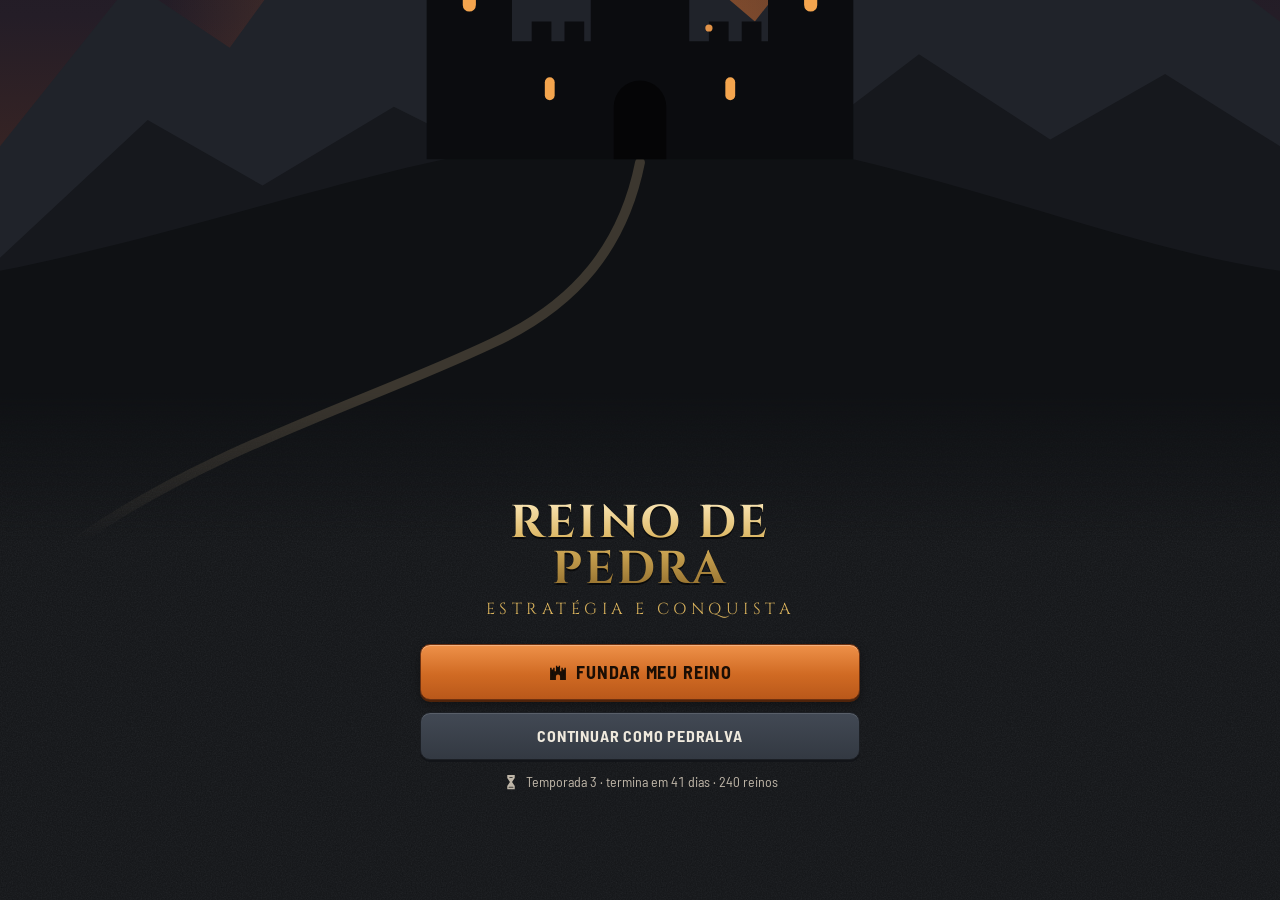
==== commit 9b630692: "Protótipo: relíquias lendárias, escavação e roubo - Tela Relíquias: as suas (mover/guardar), as espi" ====
--- a/prototipo/index.html
+++ b/prototipo/index.html
@@ -28,6 +28,10 @@
   <script src="js/mapa.js"></script>
   <script src="js/telas.js"></script>
   <script src="js/acoes.js"></script>
+  <script src="js/militar.js"></script>
+  <script src="js/social.js"></script>
+  <script src="js/legado.js"></script>
+  <script src="js/reliquias.js"></script>
   <script>RP.iniciar();</script>
 </body>
 </html>
--- a/prototipo/css/tokens.css
+++ b/prototipo/css/tokens.css
@@ -82,7 +82,7 @@
   /* Texto */
   --cor-texto: #efe9dd;
   --cor-texto-2: #bfb6a8;
-  --cor-texto-3: #948c80;
+  --cor-texto-3: #a69e92;
 
   /* Ação e estado */
   --cor-primaria: #e07a2e;
@@ -163,6 +163,15 @@
   --rec-lendario: #d796f2;
   --rec-couro: #c08a5c;
   --rec-peles: #ddd3c4;
+
+  /* Relíquias lendárias, por tipo (contraste AA sobre --cor-superficie) */
+  --rel-ataque: #f47b60;
+  --rel-producao: #e8c04a;
+  --rel-resistencia: #57c2c9;
+
+  /* Gráficos (validados contra a superfície #22262c: faixa de luminosidade, daltonismo e contraste) */
+  --grafico-meu: #4f97da;
+  --grafico-hostil: #e2584e;
 
   /* Perigo da fauna */
   --perigo-baixo: #e8b947;
--- a/prototipo/css/base.css
+++ b/prototipo/css/base.css
@@ -188,11 +188,11 @@
   background: transparent; color: var(--cor-texto-2);
   font-weight: 700; font-size: var(--fs-2); white-space: nowrap;
 }
-.aba[aria-selected="true"], .aba[aria-pressed="true"] {
+.aba[aria-selected="true"], .aba[aria-pressed="true"], .aba[aria-checked="true"] {
   background: var(--cor-superficie); color: var(--cor-texto);
   box-shadow: var(--sombra-1);
 }
-.aba[aria-selected="true"], .aba[aria-pressed="true"] { box-shadow: inset 0 -2px 0 var(--cor-primaria), var(--sombra-1); }
+.aba[aria-selected="true"], .aba[aria-pressed="true"], .aba[aria-checked="true"] { box-shadow: inset 0 -2px 0 var(--cor-primaria), var(--sombra-1); }
 
 /* ---------------------------------------------------------------- Campos */
 .campo { display: flex; flex-direction: column; gap: 6px; }
@@ -432,3 +432,4 @@
 @media (prefers-reduced-motion: reduce) {
   *, *::before, *::after { animation-duration: .01ms !important; animation-iteration-count: 1 !important; transition-duration: .01ms !important; }
 }
+svg [hidden] { display: none; }
--- a/prototipo/css/telas.css
+++ b/prototipo/css/telas.css
@@ -473,3 +473,373 @@
 .diario .selo { flex: none; }
 .tela-regencia .conteudo-tela { padding-bottom: 120px; }
 a.guia-item { color: inherit; text-decoration: none; }
+
+/* ================================================================ Telas de ação (construção, recrutamento, exploradores, caça) */
+.tela-construcao .conteudo-tela { padding-bottom: var(--esp-8); }
+.tela-recrutamento .conteudo-tela, .tela-exploradores .conteudo-tela, .tela-caca .conteudo-tela { padding-bottom: 190px; }
+.custos { display: inline-flex; flex-wrap: wrap; gap: 4px 10px; }
+.custo { display: inline-flex; align-items: center; gap: 3px; font-weight: 700; font-size: var(--fs-2); color: var(--cor-texto); white-space: nowrap; }
+.custo.falta { color: var(--cor-perigo); }
+.custo.falta::after { content: "!"; margin-left: 1px; }
+.tempo { display: inline-flex; align-items: center; gap: 3px; font-size: var(--fs-2); font-weight: 700; color: var(--cor-destaque); white-space: nowrap; }
+.fila-card .timer + .timer { padding-top: var(--esp-2); border-top: 1px solid var(--cor-borda); }
+
+.obras-lista { display: flex; flex-direction: column; gap: var(--esp-3); margin-top: var(--esp-3); }
+.obra-card { display: flex; gap: var(--esp-3); align-items: flex-start; padding: var(--esp-3); }
+.obra-corpo { flex: 1; min-width: 0; display: flex; flex-direction: column; gap: 4px; }
+.obra-corpo small { font-size: var(--fs-2); }
+.obra-efeito { display: flex; gap: 4px; align-items: center; font-size: var(--fs-2); font-weight: 600; color: var(--cor-sucesso); }
+.obra-custo { flex-wrap: wrap; gap: 6px 12px; margin-top: 2px; }
+.obra-acao { margin-top: 6px; }
+.obra-acao .btn { width: 100%; }
+.bloqueado { opacity: .72; }
+.bloqueado .ico-placa { filter: grayscale(1); }
+
+.pop-mini .linha .num { font-size: var(--fs-5); }
+.unid-card { display: flex; flex-direction: column; gap: var(--esp-2); padding: var(--esp-3); }
+.unid-card.ativo { border-color: var(--cor-primaria); box-shadow: 0 0 0 1px var(--cor-primaria), var(--sombra-1); }
+.unid-topo { display: flex; gap: var(--esp-3); align-items: center; }
+.unid-titulos { flex: 1; min-width: 0; display: flex; flex-direction: column; }
+.unid-titulos small { font-size: var(--fs-2); }
+.unid-vantagens { display: flex; flex-wrap: wrap; gap: 6px; }
+.unid-atrib { display: grid; grid-template-columns: 1fr 1fr; gap: 4px 12px; font-size: var(--fs-1); color: var(--cor-texto-3); }
+.unid-atrib > span { display: flex; align-items: center; justify-content: space-between; gap: 6px; }
+.pontos { display: inline-flex; gap: 3px; }
+.pontos i { width: 9px; height: 9px; border-radius: 2px; background: var(--cor-superficie-3); }
+.pontos i.on { background: var(--cor-destaque); }
+.unid-custo { flex-wrap: wrap; gap: 4px 10px; }
+.unid-custo small { font-size: var(--fs-1); }
+.unid-qtd { display: flex; align-items: center; justify-content: space-between; gap: var(--esp-2); flex-wrap: wrap; }
+.stepper { display: inline-flex; align-items: center; gap: 4px; }
+.stepper output { min-width: 40px; text-align: center; font-size: var(--fs-5); font-weight: 700; }
+.stepper .btn-icone { width: 44px; min-height: 44px; }
+.chips-rapidos { display: flex; gap: 6px; }
+.chips-rapidos .btn { padding: 0 var(--esp-3); }
+
+.rodape-com-resumo { flex-direction: column; align-items: stretch; gap: var(--esp-2); }
+.rodape-com-resumo > * { width: 100%; max-width: 608px; margin: 0 auto; }
+.rodape-resumo { display: flex; flex-direction: column; gap: 4px; color: var(--barra-texto); --cor-texto: var(--barra-texto); }
+.rodape-resumo:empty { display: none; }
+.resumo-linha { display: flex; justify-content: space-between; align-items: center; gap: var(--esp-2); font-size: var(--fs-2); }
+
+.escolhas { display: grid; grid-template-columns: 1fr 1fr; gap: var(--esp-2); }
+.escolhas-lista { grid-template-columns: 1fr; }
+.escolha {
+  display: flex; flex-direction: column; align-items: flex-start; gap: 6px; text-align: left;
+  padding: var(--esp-3); min-height: var(--alvo);
+  border: var(--borda-larg) solid var(--cor-borda); border-radius: var(--raio-2);
+  background: var(--card-fundo); color: var(--cor-texto); box-shadow: var(--sombra-1);
+}
+.escolha[aria-pressed="true"] { border-color: var(--cor-primaria); box-shadow: 0 0 0 2px var(--cor-primaria), var(--sombra-1); }
+.escolha .ico-placa { width: 36px; height: 36px; }
+.escolha .ico-placa .ico { width: 22px; height: 22px; }
+.escolha small { font-size: var(--fs-1); line-height: 1.3; }
+.escolha-atrib { display: flex; flex-direction: column; font-size: var(--fs-1); color: var(--cor-texto-3); }
+.escolha-atrib b { color: var(--cor-texto); }
+.escolha .selo .custos { gap: 2px 6px; }
+.escolha .selo .custo { font-size: var(--fs-1); }
+.escolha-linha { flex-direction: row; align-items: center; gap: var(--esp-3); }
+.escolha-txt { flex: 1; min-width: 0; display: flex; flex-direction: column; }
+
+.destino-card { padding: var(--esp-3); }
+.mini-rota-card { padding: var(--esp-2); overflow: hidden; }
+.mini-rota { width: 100%; height: 210px; border-radius: var(--raio-2); background: var(--mapa-fundo); }
+.mr-nevoa { fill: var(--nevoa-2); stroke: var(--nevoa-2); }
+.mr-rio { fill: var(--rio-agua); }
+.mr-antigo { opacity: .6; }
+.mr-pg { fill: var(--nivel); fill-opacity: .4; stroke: var(--nivel); stroke-opacity: .7; stroke-width: 2; pointer-events: none; }
+.mr-estrada { fill: none; stroke: var(--rota-cor); stroke-width: 5; stroke-linecap: round; opacity: .8; }
+.mr-caminho { fill: none; stroke-width: 7; stroke-linecap: round; stroke-linejoin: round; stroke-dasharray: 2 12; opacity: .45; }
+.mr-caminho.ativo { opacity: 1; stroke-width: 8; }
+.mr-curta { stroke: var(--cor-primaria); }
+.mr-segura { stroke: var(--cor-sucesso); }
+@media (prefers-reduced-motion: no-preference) { .mr-caminho.ativo { animation: marchar 1s linear infinite; } }
+.mr-pino { fill: var(--ent-fundo); stroke: var(--cor-meu); stroke-width: 3; }
+.mr-pino-ico { color: var(--cor-meu); }
+.mr-destino { fill: none; stroke: var(--selecao); stroke-width: 3; }
+.mr-destino-c { fill: var(--selecao); }
+
+.rota-opcao {
+  display: flex; align-items: center; gap: var(--esp-3); width: 100%; min-height: 60px; padding: var(--esp-2) var(--esp-3);
+  border: var(--borda-larg) solid var(--cor-borda); border-radius: var(--raio-2);
+  background: var(--card-fundo); color: var(--cor-texto); text-align: left; box-shadow: var(--sombra-1);
+}
+.rota-opcao > span:nth-child(2) { flex: 1; min-width: 0; display: flex; flex-direction: column; }
+.rota-opcao small { font-size: var(--fs-2); color: var(--cor-texto-3); line-height: 1.3; }
+.rota-opcao[aria-pressed="true"] { border-color: var(--cor-texto-2); box-shadow: 0 0 0 2px var(--cor-texto-2), var(--sombra-1); }
+.rota-cor { width: 6px; align-self: stretch; border-radius: 3px; flex: none; }
+.rota-opcao.curta .rota-cor { background: var(--cor-primaria); }
+.rota-opcao.segura .rota-cor { background: var(--cor-sucesso); }
+.rota-tempo { display: inline-flex; align-items: center; gap: 4px; font-weight: 700; color: var(--cor-destaque); white-space: nowrap; }
+.risco-linha.ok {
+  display: flex; gap: var(--esp-2); align-items: flex-start; margin-top: var(--esp-3); padding: var(--esp-2) var(--esp-3);
+  border-radius: var(--raio-2); border: 1px solid color-mix(in srgb, var(--cor-sucesso) 60%, transparent);
+  background: color-mix(in srgb, var(--cor-sucesso) 12%, transparent); font-size: var(--fs-2);
+}
+.risco-linha.ok > .ico { color: var(--cor-sucesso); flex: none; }
+.risco-linha.ok small { color: var(--cor-texto-2); }
+
+.grupo-linha { gap: var(--esp-2); }
+.grupo-linha > .linha small { font-size: var(--fs-1); }
+.forca { display: flex; flex-direction: column; gap: 6px; padding-top: var(--esp-2); border-top: 1px solid var(--cor-borda); }
+.forca-marcas { display: flex; justify-content: space-between; font-size: var(--fs-1); color: var(--cor-texto-3); }
+.forca-alto > i { background: var(--perigo-alto); }
+.forca-medio > i { background: var(--perigo-medio); }
+.forca-baixo > i { background: var(--perigo-baixo); }
+.forca-nenhum > i { background: var(--cor-sucesso); }
+.rend-card { margin-top: var(--esp-3); }
+
+.grade-acoes { display: grid; grid-template-columns: 1fr 1fr; gap: var(--esp-2); }
+.acao-card { display: flex; flex-direction: column; align-items: flex-start; gap: 6px; padding: var(--esp-3); text-align: left; color: inherit; text-decoration: none; min-height: 120px; }
+.acao-card small { font-size: var(--fs-2); line-height: 1.3; }
+.acao-card.em-breve { opacity: .7; }
+.emcampo { display: flex; align-items: center; gap: var(--esp-3); padding: var(--esp-3); color: inherit; text-decoration: none; }
+.emcampo-corpo { flex: 1; min-width: 0; display: flex; flex-direction: column; gap: 4px; align-items: flex-start; }
+.emcampo-corpo small { font-size: var(--fs-2); }
+.emcampo-tempo { display: flex; flex-direction: column; align-items: flex-end; }
+.emcampo-tempo b { color: var(--cor-destaque); font-size: var(--fs-4); }
+.emcampo-tempo small { font-size: var(--fs-1); }
+
+/* ================================================================ Bloco final: extração, envio, posturas, batalha */
+.tela-extracao .conteudo-tela, .tela-envio .conteudo-tela, .tela-batalha .conteudo-tela, .tela-relatorio .conteudo-tela,
+.tela-bandeiras .conteudo-tela, .tela-bandeira-nova .conteudo-tela, .tela-exilio .conteudo-tela { padding-bottom: 200px; }
+.fila-termina { display: flex; align-items: center; gap: 6px; font-size: var(--fs-2); font-weight: 700; color: var(--cor-destaque); }
+.nota-regra {
+  display: flex; gap: var(--esp-2); align-items: flex-start; padding: var(--esp-3);
+  border-radius: var(--raio-2); border: 1px solid color-mix(in srgb, var(--cor-info) 45%, transparent);
+  background: color-mix(in srgb, var(--cor-info) 10%, transparent); font-size: var(--fs-2);
+}
+.nota-regra > .ico { color: var(--cor-info); flex: none; margin-top: 1px; }
+.grafico-barras { display: flex; flex-direction: column; gap: var(--esp-2); }
+.gb-linha { display: grid; grid-template-columns: 1fr; gap: 4px; padding: 4px; border-radius: var(--raio-1); outline-offset: 2px; }
+.gb-linha:hover, .gb-linha:focus-visible { background: var(--cor-superficie-2); }
+.gb-rotulo { font-size: var(--fs-2); color: var(--cor-texto-2); }
+.gb-linha.atual .gb-rotulo { color: var(--cor-texto); font-weight: 700; }
+.gb-trilho { position: relative; height: 16px; }
+.gb-trilho i { position: absolute; left: 0; top: 0; bottom: 0; background: var(--grafico-meu); border-radius: 0 4px 4px 0; opacity: .55; }
+.gb-linha.atual .gb-trilho i { opacity: 1; }
+.gb-valor { justify-self: end; font-weight: 700; font-size: var(--fs-2); margin-top: -22px; }
+.ext-numeros { display: grid; grid-template-columns: repeat(3, 1fr); gap: var(--esp-2); margin-top: var(--esp-3); }
+.ext-numeros > div { display: flex; flex-direction: column; align-items: center; padding: var(--esp-2) 4px; border-radius: var(--raio-2); background: var(--cor-superficie-2); border: 1px solid var(--cor-borda); text-align: center; }
+.ext-numeros span { font-size: var(--fs-1); }
+.ext-numeros b { font-size: var(--fs-4); }
+.previa-relatorio { margin-top: var(--esp-2); padding: var(--esp-3); }
+.previa-relatorio .linha span b { display: inline; }
+
+.postura-exp { display: flex; gap: var(--esp-3); align-items: flex-start; padding: var(--esp-2) 0; border-bottom: 1px solid var(--cor-borda); font-size: var(--fs-2); }
+.postura-exp > .ico { flex: none; color: var(--cor-destaque); }
+.postura-item { display: flex; flex-direction: column; gap: var(--esp-2); padding: var(--esp-3); }
+.postura-item.foco { border-color: var(--cor-primaria); box-shadow: 0 0 0 2px var(--cor-primaria); }
+.abas-postura .aba { display: inline-flex; align-items: center; justify-content: center; gap: 4px; padding: 0 var(--esp-2); font-size: 13px; flex: 1 1 0; }
+.aplicar-todos { flex-direction: column; align-items: stretch; gap: var(--esp-2); }
+
+.bat-vista { position: relative; height: 240px; background: #232830; border-bottom: 1px solid var(--barra-borda); }
+.bat-cena { position: absolute; inset: 0; width: 100%; height: 100%; touch-action: pan-y; }
+.bat-lados { display: grid; grid-template-columns: 1fr auto 1fr; gap: var(--esp-2); align-items: start; }
+.bat-lado { display: flex; flex-direction: column; gap: 2px; }
+.bat-lado.eles { text-align: right; align-items: flex-end; }
+.bat-lado b { font-size: 34px; line-height: 1.05; }
+.bat-lado.meu b { color: var(--grafico-meu); }
+.bat-lado.eles b { color: var(--grafico-hostil); }
+.bat-lado small { font-size: var(--fs-1); line-height: 1.3; }
+.bat-vs { font-family: var(--fonte-titulo); font-size: var(--fs-5); color: var(--cor-texto-3); padding-top: 18px; }
+.barra-dupla { display: flex; gap: 2px; height: 12px; margin-top: var(--esp-3); }
+.barra-dupla i { display: block; height: 100%; transition: width 1s linear; }
+.barra-dupla i.d { background: var(--grafico-meu); border-radius: 6px 0 0 6px; }
+.barra-dupla i.a { background: var(--grafico-hostil); border-radius: 0 6px 6px 0; }
+.tendencia { display: flex; align-items: center; gap: 6px; margin-top: var(--esp-2); font-weight: 700; font-size: var(--fs-2); }
+.tendencia.sucesso { color: var(--cor-sucesso); } .tendencia.perigo { color: var(--cor-perigo); } .tendencia.alerta { color: var(--cor-alerta); }
+.grafico-linha { position: relative; }
+.grafico-linha svg { width: 100%; height: auto; display: block; touch-action: pan-y; overflow: visible; }
+.gl-grade { stroke: var(--cor-borda); stroke-width: 1; }
+.gl-eixo { fill: var(--cor-texto-3); font: 600 10px var(--fonte-texto); }
+.gl-linha { fill: none; stroke-width: 2; stroke-linecap: round; stroke-linejoin: round; }
+.gl-linha.gl-a { stroke: var(--grafico-hostil); } .gl-linha.gl-d { stroke: var(--grafico-meu); }
+.gl-proj { stroke-dasharray: 3 5; opacity: .55; }
+.gl-ponto { stroke: var(--cor-superficie); stroke-width: 2; }
+.gl-ponto.gl-a { fill: var(--grafico-hostil); } .gl-ponto.gl-d { fill: var(--grafico-meu); }
+.gl-rot { fill: var(--cor-texto); font: 700 11px var(--fonte-texto); }
+.gl-agora { stroke: var(--cor-texto-3); stroke-width: 1; }
+.gl-marco { stroke: var(--cor-sucesso); stroke-width: 1; stroke-dasharray: 2 3; }
+.gl-cruz { stroke: var(--cor-texto-2); stroke-width: 1; pointer-events: none; }
+.gl-alvo { fill: transparent; cursor: crosshair; }
+.gl-dica { position: absolute; top: 0; width: 150px; padding: 6px 8px; border-radius: var(--raio-1); background: var(--barra-fundo); border: 1px solid var(--barra-borda); box-shadow: var(--sombra-2); pointer-events: none; font-size: var(--fs-1); color: var(--barra-texto); }
+.gl-dica-t { color: var(--barra-texto-2); margin-bottom: 2px; }
+.gl-dica-l { display: flex; align-items: center; gap: 6px; }
+.gl-dica-l b { font-size: var(--fs-2); min-width: 26px; }
+.gl-dica-l span { color: var(--barra-texto-2); }
+.lg-a, .lg-d, .lg-proj { display: inline-block; width: 14px; height: 2px; vertical-align: middle; }
+.lg-a { background: var(--grafico-hostil); } .lg-d { background: var(--grafico-meu); }
+.lg-proj { background: repeating-linear-gradient(90deg, var(--cor-texto-3) 0 3px, transparent 3px 7px); }
+.legenda-grafico { display: flex; flex-wrap: wrap; gap: 4px 14px; margin-top: var(--esp-2); font-size: var(--fs-1); color: var(--cor-texto-2); }
+.legenda-grafico span { display: inline-flex; align-items: center; gap: 6px; }
+.ver-tabela { margin-top: var(--esp-3); font-size: var(--fs-2); }
+.ver-tabela summary { min-height: var(--alvo-min); display: flex; align-items: center; cursor: pointer; color: var(--cor-info); font-weight: 700; }
+.tabela { width: 100%; border-collapse: collapse; font-size: var(--fs-2); }
+.tabela th, .tabela td { padding: 6px 4px; border-bottom: 1px solid var(--cor-borda); text-align: right; }
+.tabela th:first-child, .tabela td:first-child { text-align: left; }
+.tabela th { color: var(--cor-texto-3); font-weight: 600; }
+.bat-acoes { gap: var(--esp-2); }
+.bat-acoes .btn { flex: 1; }
+
+/* ================================================================ Relatórios, notificações, bandeiras */
+.ico-placa.ico-perigo { color: var(--cor-perigo); border-color: color-mix(in srgb, var(--cor-perigo) 60%, transparent); }
+.ico-placa.ico-destaque { color: var(--cor-destaque); }
+.ico-placa.ico-info { color: var(--cor-info); }
+.ico-placa.ico-sucesso { color: var(--cor-sucesso); }
+.ico-placa.ico-alerta { color: var(--cor-alerta); }
+.rel-item { display: flex; align-items: center; gap: var(--esp-3); padding: var(--esp-3); color: inherit; text-decoration: none; }
+.rel-item.nao-lido { border-color: var(--cor-borda-forte); }
+.rel-corpo { flex: 1; min-width: 0; display: flex; flex-direction: column; gap: 2px; }
+.rel-corpo small { font-size: var(--fs-2); line-height: 1.3; }
+.rel-tempo { display: flex; flex-direction: column; align-items: flex-end; gap: 6px; flex: none; }
+.ponto-novo { width: 10px; height: 10px; border-radius: 50%; background: var(--cor-primaria); display: inline-block; flex: none; }
+.rel-cab { display: flex; gap: var(--esp-3); align-items: center; }
+.rel-cab h2 { margin-top: 2px; }
+.atacante { gap: var(--esp-3); padding: var(--esp-3); }
+.custo.ganho { color: var(--cor-sucesso); }
+.custo.falta-perda { color: var(--cor-perigo); }
+.rel-acoes { gap: var(--esp-2); }
+.rel-acoes .btn { flex: 1; min-height: var(--alvo); }
+.faixa-batalha { text-decoration: none; color: var(--cor-texto); }
+.lista-not { padding: 0 var(--esp-3); }
+.not-item { display: flex; gap: var(--esp-3); align-items: flex-start; padding: var(--esp-3) 0; border-bottom: 1px solid var(--cor-borda); color: inherit; text-decoration: none; }
+.not-item:last-child { border-bottom: 0; }
+.not-item .ico-placa { width: 40px; height: 40px; }
+.not-corpo { flex: 1; min-width: 0; display: flex; flex-direction: column; gap: 2px; font-size: var(--fs-2); }
+.not-corpo b { font-size: var(--fs-3); }
+.not-corpo small { font-size: var(--fs-1); }
+.not-item .ponto-novo { margin-top: 6px; }
+.pushes { display: flex; flex-direction: column; gap: var(--esp-2); padding: var(--esp-4) var(--esp-3); border-radius: var(--raio-3); background: linear-gradient(160deg, #3a3f52, #1d2030); }
+.push { display: flex; flex-direction: column; gap: 2px; padding: 10px 12px; border-radius: 14px; background: rgba(240, 240, 245, .16); backdrop-filter: blur(8px); color: #fff; font-size: var(--fs-2); }
+.push b { font-size: var(--fs-3); }
+.push.critico { background: rgba(234, 90, 76, .28); }
+.push-topo { display: flex; align-items: center; gap: 6px; font-size: 11px; letter-spacing: .04em; color: rgba(255, 255, 255, .75); }
+.push-topo span:last-child { margin-left: auto; }
+.push-app { display: inline-grid; place-items: center; width: 18px; height: 18px; border-radius: 4px; background: var(--cor-primaria); color: #1b0e04; }
+.push-app .ico { width: 13px; height: 13px; }
+.band-item { display: flex; flex-direction: column; gap: var(--esp-2); padding: var(--esp-3); }
+.band-acoes { justify-content: flex-end; gap: var(--esp-2); }
+.band-previa { display: flex; gap: var(--esp-3); align-items: flex-start; }
+.band-previa b { display: block; font-family: var(--fonte-titulo); font-size: var(--fs-4); text-transform: none; letter-spacing: 0; margin-top: 2px; }
+
+/* ================================================================ Temporada e legado, exílio */
+.temp-hero h2 { margin: 2px 0 var(--esp-3); }
+.temp-dias { display: flex; align-items: baseline; gap: 8px; margin-bottom: var(--esp-2); }
+.temp-dias b { font-size: 48px; line-height: 1; font-weight: 700; color: var(--cor-destaque); }
+.temp-duas { display: grid; grid-template-columns: 1fr 1fr; gap: var(--esp-2); margin-top: var(--esp-3); }
+.temp-duas .regras-lista { margin-top: var(--esp-2); }
+.linhagem-nivel { display: grid; place-items: center; width: 48px; height: 48px; flex: none; border-radius: 50%; border: 2px solid var(--cor-destaque); color: var(--cor-destaque); font: 700 var(--fs-5) var(--fonte-titulo); background: var(--cor-superficie-2); }
+.linhagem-nivel.pequeno { width: 36px; height: 36px; font-size: var(--fs-3); }
+.linhagem-lista { list-style: none; margin: 0; padding: 0; display: flex; flex-direction: column; gap: var(--esp-2); font-size: var(--fs-2); }
+.linhagem-lista li { display: flex; align-items: center; gap: var(--esp-2); color: var(--cor-texto-3); }
+.linhagem-lista li span:nth-child(2) { flex: 1; }
+.linhagem-lista li.feito { color: var(--cor-texto); }
+.linhagem-lista li.feito .ico { color: var(--cor-sucesso); }
+.reliquias { display: grid; grid-template-columns: 1fr 1fr; gap: var(--esp-2); }
+.reliquia { display: flex; flex-direction: column; gap: 6px; padding: var(--esp-3); opacity: .7; }
+.reliquia.ganha { opacity: 1; border-color: color-mix(in srgb, var(--rec-lendario) 55%, transparent); }
+.reliquia small { font-size: var(--fs-1); line-height: 1.3; }
+.reliquia-ico .ico { width: 28px; height: 28px; }
+.brasoes-grade { display: grid; grid-template-columns: repeat(4, 1fr); gap: var(--esp-2); }
+.brasao-item { display: flex; flex-direction: column; align-items: center; gap: 6px; padding: var(--esp-2); text-align: center; }
+.brasao-item small { font-size: 11px; line-height: 1.2; color: var(--cor-texto-2); }
+.brasao-item.bloqueado { opacity: .45; filter: grayscale(.8); }
+.exilio-cena { position: relative; height: 34vh; min-height: 220px; -webkit-mask-image: linear-gradient(#000 70%, transparent); mask-image: linear-gradient(#000 70%, transparent); }
+.exilio-fumaca circle { fill: rgba(60, 60, 66, .55); }
+@media (prefers-reduced-motion: no-preference) { .exilio-fumaca { animation: sobe 6s ease-in-out infinite alternate; } }
+@keyframes sobe { to { transform: translate(6px, -10px); } }
+.exilio-titulo h1 { font-size: var(--fs-7); line-height: 1.05; margin: 4px 0 var(--esp-2); }
+.exilio-item { display: flex; gap: var(--esp-3); align-items: flex-start; padding-top: var(--esp-3); border-top: 1px solid var(--cor-borda); }
+.exilio-item > .ico { flex: none; color: var(--cor-destaque); width: 28px; height: 28px; }
+.tela-exilio .rodape-com-resumo .btn-fantasma { justify-content: center; }
+
+/* mapa tático: marcador de batalha */
+.bt-base { fill: var(--cor-perigo); stroke: var(--ent-borda); stroke-width: 2.5; }
+.batalha-marca use { color: #fff; --ico-d-stroke: var(--cor-perigo); }
+.abas-postura .aba { white-space: normal; line-height: 1.15; min-height: 44px; padding: 4px 6px; }
+.trocar-alvo { width: 100%; margin-top: var(--esp-2); }
+.gl-rot { paint-order: stroke; stroke: var(--cor-superficie); stroke-width: 4px; stroke-linejoin: round; }
+.bandeira-texto, .band-previa b { font-family: var(--fonte-texto); text-transform: none; letter-spacing: 0; font-style: italic; font-weight: 600; }
+/* bloqueados: esmaece a imagem, nunca o texto (contraste AA) */
+.bloqueado { opacity: 1; }
+.bloqueado .ico-placa { opacity: .6; filter: grayscale(1); }
+.reliquia { opacity: 1; }
+.reliquia:not(.ganha) .reliquia-ico { opacity: .5; filter: grayscale(.6); }
+.brasao-item.bloqueado { opacity: 1; filter: none; }
+.brasao-item.bloqueado .brasao { opacity: .45; filter: grayscale(.8); }
+/* alvos de toque mínimos de 44 px */
+.recursos .btn-sino { width: 44px; }
+.modo-mapa .aba { min-height: 44px; }
+.chips-rapidos .btn { min-width: 44px; }
+/* rodapés com dois botões não esticam em telas largas */
+.bat-acoes .btn, .rel-acoes .btn { max-width: 300px; }
+
+/* ================================================================ Ranking */
+.rank-atalho { margin-top: var(--esp-3); color: inherit; text-decoration: none; gap: var(--esp-3); }
+.rank-eu { display: flex; align-items: center; gap: var(--esp-3); margin-top: var(--esp-3); border-color: var(--cor-primaria); }
+.rank-eu .rotulo, .rank-eu small { display: block; }
+.rank-eu-pos { display: block; font-size: var(--fs-5); }
+.rank-eu-valor { font-size: var(--fs-5); }
+.rank-lista { list-style: none; margin: 0; padding: 0 var(--esp-3); }
+.rank-linha { display: flex; align-items: center; gap: var(--esp-2); padding: var(--esp-2) 0; border-bottom: 1px solid var(--cor-borda); }
+.rank-linha:last-child { border-bottom: 0; }
+.rank-pos { width: 34px; flex: none; font-weight: 700; color: var(--cor-texto-2); text-align: right; }
+.rank-linha.podio .rank-pos { color: var(--cor-destaque); }
+.rank-linha.meu .rank-pos { color: var(--cor-primaria); }
+.rank-corpo { flex: 1; min-width: 0; display: flex; flex-direction: column; gap: 3px; }
+.rank-corpo small { font-size: var(--fs-1); }
+.rank-valor { font-size: var(--fs-3); }
+.rank-barra { display: block; height: 6px; border-radius: 3px; background: var(--cor-superficie-3); overflow: hidden; }
+.rank-barra i { display: block; height: 100%; border-radius: 0 3px 3px 0; background: var(--grafico-meu); }
+.band-acoes .selo { min-height: 44px; }
+.band-acoes { flex-wrap: wrap; justify-content: flex-start; }
+.band-acoes .btn-icone { margin-left: auto; }
+
+/* ---------------------------------------------------------------- Relíquias lendárias */
+.tipo-ataque { --relq: var(--rel-ataque); }
+.tipo-producao { --relq: var(--rel-producao); }
+.tipo-resistencia { --relq: var(--rel-resistencia); }
+.selo-relq {
+  color: var(--relq, var(--rec-lendario));
+  border-color: color-mix(in srgb, var(--relq, var(--rec-lendario)) 50%, transparent);
+  background: color-mix(in srgb, var(--relq, var(--rec-lendario)) 12%, transparent);
+  white-space: normal; text-align: left;
+}
+.relq-card {
+  display: flex; flex-direction: column; gap: var(--esp-2);
+  border-color: color-mix(in srgb, var(--relq, var(--rec-lendario)) 45%, var(--cor-borda));
+  background: linear-gradient(160deg, color-mix(in srgb, var(--relq, var(--rec-lendario)) 10%, var(--cor-superficie)) 0%, var(--cor-superficie) 62%);
+}
+.relq-card.roubada { border-style: dashed; }
+.relq-ico {
+  display: inline-grid; place-items: center; flex: none;
+  width: 40px; height: 40px; border-radius: 50%;
+  color: var(--relq, var(--rec-lendario));
+  background: color-mix(in srgb, var(--relq, var(--rec-lendario)) 16%, var(--cor-superficie-2));
+  box-shadow: 0 0 0 1px color-mix(in srgb, var(--relq, var(--rec-lendario)) 50%, transparent), 0 0 16px color-mix(in srgb, var(--relq, var(--rec-lendario)) 28%, transparent);
+}
+.relq-ico .ico { width: 22px; height: 22px; }
+.relq-efeito { display: flex; align-items: center; gap: 6px; font-size: var(--fs-2); font-weight: 700; color: var(--relq, var(--rec-lendario)); }
+.relq-acoes { flex-wrap: wrap; }
+.relq-acoes .btn { flex: 1 1 auto; }
+.relq-tipos { display: grid; grid-template-columns: repeat(3, minmax(0, 1fr)); gap: var(--esp-2); margin-top: var(--esp-3); }
+.relq-tipo {
+  display: flex; flex-direction: column; align-items: flex-start; gap: 4px;
+  padding: var(--esp-3) var(--esp-2); border-radius: var(--raio-2);
+  border: 1px solid color-mix(in srgb, var(--relq) 40%, var(--cor-borda));
+  background: color-mix(in srgb, var(--relq) 8%, var(--cor-superficie));
+}
+.relq-tipo > .ico { width: 22px; height: 22px; color: var(--relq); }
+.relq-tipo b { font-size: var(--fs-2); color: var(--relq); }
+.relq-tipo small { font-size: var(--fs-1); line-height: 1.3; }
+.lc-relq { display: flex; align-items: center; flex-wrap: wrap; gap: 4px; margin-top: 2px; font-size: var(--fs-2); color: var(--relq); }
+.lc-relq b { color: var(--relq); }
+.reino-relq { color: inherit; text-decoration: none; }
+.reino-relq .ico-p { flex: none; }
+/* selo no marcador do mapa tático (só relíquias suas e as espionadas) */
+.relq-badge circle { fill: var(--relq); stroke: var(--ent-borda); stroke-width: 1.2; }
+.relq-badge use { color: var(--ent-borda); --ico-d-stroke: var(--relq); }
+/* destino que já guarda uma relíquia: barra neutra em vez de verde */
+.rota-opcao[aria-disabled="true"] .rota-cor { background: var(--cor-texto-3); }
+.rota-opcao[aria-disabled="true"] .rota-tempo { color: var(--cor-texto-3); }
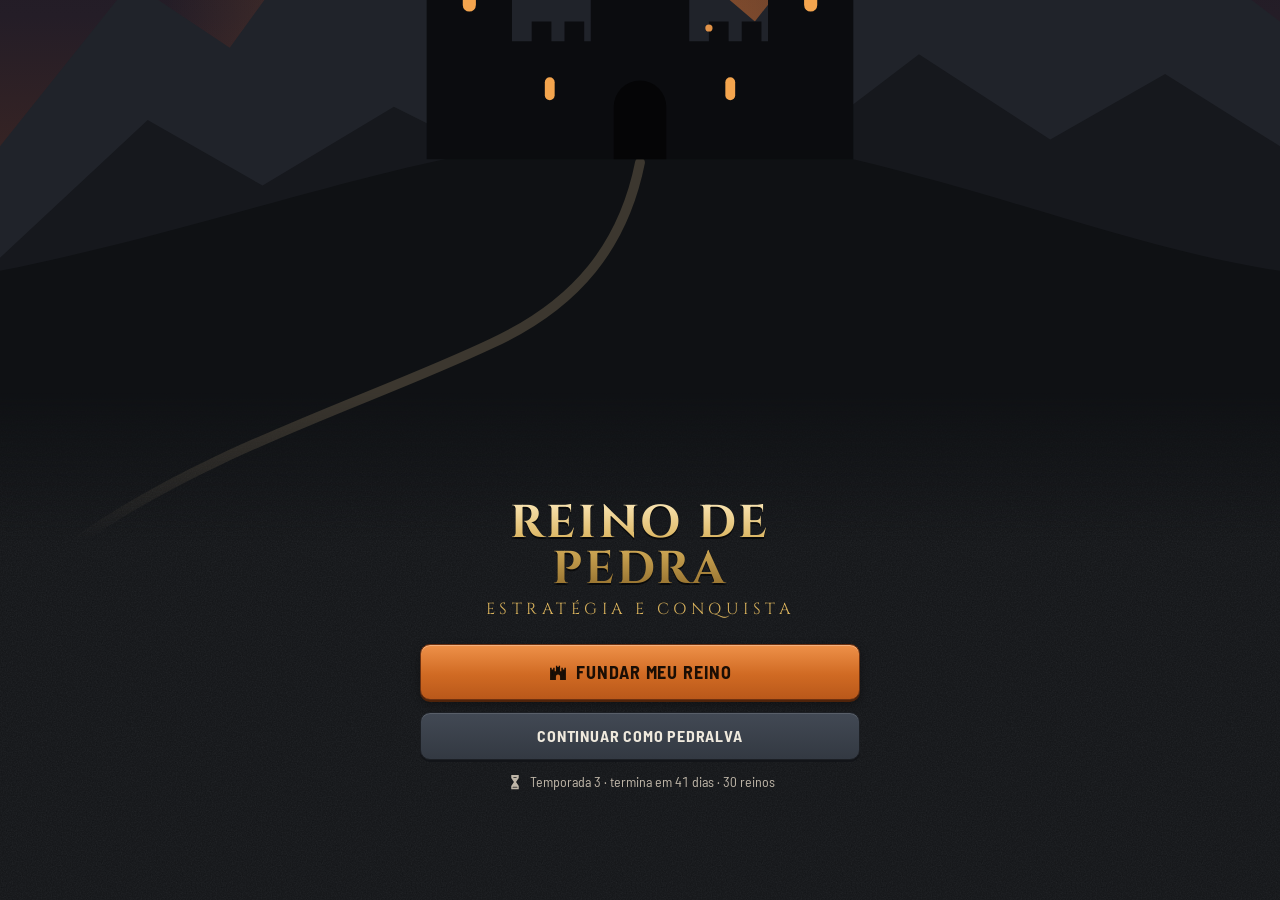
==== commit 213e7ee9: "Protótipo: requisição automática, faróis, aliança, modelos e pendências - Construção, recrutamento, " ====
--- a/prototipo/index.html
+++ b/prototipo/index.html
@@ -32,6 +32,10 @@
   <script src="js/social.js"></script>
   <script src="js/legado.js"></script>
   <script src="js/reliquias.js"></script>
+  <script src="js/logistica.js"></script>
+  <script src="js/defesas.js"></script>
+  <script src="js/alianca.js"></script>
+  <script src="js/agora.js"></script>
   <script>RP.iniciar();</script>
 </body>
 </html>
--- a/prototipo/css/tokens.css
+++ b/prototipo/css/tokens.css
@@ -100,6 +100,7 @@
   --cor-meu: #5ea6ea;
   --cor-rival-1: #e0503f;
   --cor-rival-2: #a77ad9;
+  --cor-aliado: #5fb98a;
   --cor-desconhecido: #9aa0a8;
 
   /* Barras (topo, navegação) */
@@ -168,6 +169,10 @@
   --rel-ataque: #f47b60;
   --rel-producao: #e8c04a;
   --rel-resistencia: #57c2c9;
+
+  /* Muros (mapa tático e prévias) */
+  --muro-cor: #b9b2a6;
+  --muro-borda: #2c2a27;
 
   /* Gráficos (validados contra a superfície #22262c: faixa de luminosidade, daltonismo e contraste) */
   --grafico-meu: #4f97da;
--- a/prototipo/css/telas.css
+++ b/prototipo/css/telas.css
@@ -157,6 +157,7 @@
 .dono-meu { --dono: var(--cor-meu); }
 .dono-rival-1 { --dono: var(--cor-rival-1); }
 .dono-rival-2 { --dono: var(--cor-rival-2); }
+.dono-aliado { --dono: var(--cor-aliado); }
 .dono-desconhecido { --dono: var(--cor-desconhecido); }
 .ent { cursor: pointer; }
 .ent-k { transform: scale(var(--k)); }
@@ -263,7 +264,7 @@
 /* Folha do mapa */
 .folha-ico { width: 48px; height: 48px; flex: none; margin-top: 2px; }
 .folha-ico .ico { width: 28px; height: 28px; }
-.ico-placa.dono-meu, .ico-placa.dono-rival-1, .ico-placa.dono-rival-2, .ico-placa.dono-desconhecido { color: var(--dono); border-color: var(--dono); }
+.ico-placa.dono-meu, .ico-placa.dono-rival-1, .ico-placa.dono-rival-2, .ico-placa.dono-aliado, .ico-placa.dono-desconhecido { color: var(--dono); border-color: var(--dono); }
 .ico-placa.marcha-ico { background: var(--dono); color: var(--ent-fundo); --ico-d-stroke: var(--dono); }
 .ico-placa.marcha-ico.hostil { background: var(--cor-perigo); border-color: var(--cor-perigo); }
 .terreno-ico { position: relative; overflow: hidden; }
@@ -843,3 +844,95 @@
 /* destino que já guarda uma relíquia: barra neutra em vez de verde */
 .rota-opcao[aria-disabled="true"] .rota-cor { background: var(--cor-texto-3); }
 .rota-opcao[aria-disabled="true"] .rota-tempo { color: var(--cor-texto-3); }
+/* aviso urgente (relíquia sendo levada) */
+.nota-antiga.nota-perigo { background: color-mix(in srgb, var(--cor-perigo) 12%, transparent); border-color: color-mix(in srgb, var(--cor-perigo) 45%, transparent); }
+.nota-antiga.nota-perigo .ico { color: var(--cor-perigo); }
+/* alertas além do segundo ficam recolhidos */
+.faixas-extra { display: flex; flex-direction: column; gap: var(--esp-2); }
+.faixas-extra[hidden] { display: none; }
+.faixa-mais {
+  align-self: flex-start; display: inline-flex; align-items: center; gap: 6px;
+  min-height: 44px; padding: 0 var(--esp-3); border-radius: var(--raio-pill);
+  border: 1px solid var(--cor-perigo); background: var(--cor-perigo-fundo); color: var(--cor-texto);
+  font-size: var(--fs-2); font-weight: 700; box-shadow: var(--sombra-1);
+}
+.faixa-mais .ico { color: var(--cor-perigo); }
+
+/* ---------------------------------------------------------------- Objetivos e tática do ataque */
+.escolha[aria-checked="true"] { border-color: var(--cor-primaria); box-shadow: 0 0 0 2px var(--cor-primaria), var(--sombra-1); }
+.txt-alerta { color: var(--cor-alerta); }
+.txt-perigo { color: var(--cor-perigo); }
+.obj-lista { gap: 0; padding-top: var(--esp-2); padding-bottom: var(--esp-2); }
+.obj-item { display: flex; flex-direction: column; gap: 6px; padding: var(--esp-2) 0; border-bottom: 1px solid var(--cor-borda); }
+.obj-item:last-of-type { border-bottom: 0; }
+.obj-linha { display: flex; align-items: center; gap: var(--esp-2); }
+.obj-n {
+  flex: none; display: inline-grid; place-items: center; width: 26px; height: 26px; border-radius: 50%;
+  background: var(--cor-primaria); color: var(--cor-primaria-texto); font-weight: 800; font-size: var(--fs-2);
+}
+.obj-txt { flex: 1; min-width: 0; display: flex; flex-direction: column; line-height: 1.25; }
+.obj-txt small { font-size: var(--fs-1); }
+.obj-linha .btn-icone { flex: none; width: 44px; min-height: 44px; }
+.obj-relq { color: var(--relq, var(--rec-lendario)); border-color: color-mix(in srgb, var(--relq, var(--rec-lendario)) 50%, var(--cor-borda)); }
+.obj-qtd { display: flex; align-items: center; gap: var(--esp-2); padding-left: 34px; }
+.obj-qtd .stepper output { min-width: 56px; }
+.obj-add { display: flex; flex-direction: column; gap: 6px; padding-top: var(--esp-3); }
+.obj-add > .fraco { font-size: var(--fs-1); text-transform: uppercase; letter-spacing: .06em; }
+.obj-add-lista { display: flex; flex-wrap: wrap; gap: 6px; }
+.obj-add-lista .btn { padding: 0 var(--esp-3); }
+.obj-carga { display: flex; flex-direction: column; gap: 6px; padding-top: var(--esp-3); font-size: var(--fs-2); }
+.quando-voltam { margin-top: var(--esp-3); }
+.quando-voltam .regras-lista { margin-top: var(--esp-2); color: var(--cor-texto); }
+.quando-voltam .regras-lista li:first-child .ico { color: var(--cor-sucesso); }
+.obj-confirma { margin: var(--esp-3) 0 var(--esp-2); padding-left: 0; list-style: none; counter-reset: obj; display: flex; flex-direction: column; gap: 4px; }
+.obj-confirma li { counter-increment: obj; display: flex; align-items: center; gap: 6px; font-weight: 700; }
+.obj-confirma li::before { content: counter(obj) "."; min-width: 1.2em; color: var(--cor-texto-3); font-weight: 700; }
+
+/* ---------------------------------------------------------------- Logística, muros e avistamentos */
+.lc-estoque { display: flex; align-items: center; flex-wrap: wrap; gap: 6px; margin-top: 4px; font-size: var(--fs-1); }
+.lc-estoque .custos { gap: 8px; }
+.lc-muro { display: flex; align-items: center; gap: 4px; font-size: var(--fs-2); color: var(--cor-texto-2); }
+.obra-estoque { display: block; font-size: var(--fs-1); color: var(--cor-texto-3); }
+.obra-estoque.falta { color: var(--cor-alerta); }
+.chip-sel[aria-pressed="true"] { border-color: var(--cor-primaria); box-shadow: 0 0 0 2px var(--cor-primaria), var(--sombra-1); color: var(--cor-texto); }
+.muro-acao { border-top: 1px solid var(--cor-borda); padding-top: var(--esp-2); }
+.muro-acao .linha-entre { gap: var(--esp-2); align-items: center; }
+.muro-previa .hx:not(.muro-dentro) { opacity: .55; }
+.muro-linha { fill: none; stroke: var(--muro-cor); stroke-width: 6; stroke-linecap: round; }
+/* mapa tático */
+.muro-mapa .muro-base { fill: none; stroke: var(--muro-borda); stroke-width: 8; stroke-linecap: round; }
+.muro-mapa .muro-topo { fill: none; stroke: var(--muro-cor); stroke-width: 4.5; stroke-linecap: butt; stroke-dasharray: 5 2.5; }
+.muro-mapa.antigo { opacity: .7; }
+.muro-mapa.em-obra .muro-topo { stroke-dasharray: 2 6; }
+.torre-mapa circle { fill: var(--muro-cor); stroke: var(--muro-borda); stroke-width: 2; }
+.torre-mapa use { color: var(--muro-borda); --ico-d-stroke: var(--muro-cor); }
+.avist .av-base { fill: var(--ent-fundo); stroke: var(--cor-alerta); stroke-width: 2; stroke-dasharray: 4 3; }
+.avist use { color: var(--cor-alerta); --ico-d-stroke: var(--ent-fundo); opacity: .85; }
+.avist .ponto { fill: var(--cor-alerta); }
+.rotulo-avist { fill: var(--cor-alerta); }
+[data-zoom="zoom-mundo"] .avist .ent-k { display: none; }
+
+/* ---------------------------------------------------------------- Requisição, faróis, aliança, modelos, pendências */
+.obra-estoque.vem { color: var(--cor-info); }
+.obra-estoque .ico { vertical-align: -2px; margin-right: 4px; }
+.selo-material { white-space: normal; }
+.selo-aliado { color: var(--cor-aliado); border-color: color-mix(in srgb, var(--cor-aliado) 50%, transparent); background: color-mix(in srgb, var(--cor-aliado) 12%, transparent); }
+.tipo-desconhecido { --relq: var(--rec-lendario); }
+.relq-n circle { fill: var(--ent-fundo); stroke: var(--rec-lendario); stroke-width: 1.5; }
+.relq-n text { fill: var(--ent-texto); font: 700 9px var(--fonte-texto); text-anchor: middle; }
+.farol .farol-halo { fill: color-mix(in srgb, var(--rec-lendario) 25%, transparent); stroke: var(--rec-lendario); stroke-width: 1.5; stroke-dasharray: 3 3; }
+.farol .farol-base { fill: var(--ent-fundo); stroke: var(--rec-lendario); stroke-width: 2.5; }
+.farol use { color: var(--rec-lendario); --ico-d-stroke: var(--ent-fundo); }
+.rotulo-farol { fill: var(--rec-lendario); }
+@media (prefers-reduced-motion: no-preference) { .farol .farol-halo { animation: pulso 1.8s ease-in-out infinite; } }
+.modelos { display: flex; flex-direction: column; gap: 6px; margin-top: var(--esp-3); }
+.repetir-card { margin-bottom: var(--esp-2); color: inherit; text-decoration: none; gap: var(--esp-3); }
+.al-topo { gap: var(--esp-3); }
+.al-topo h2 { font-size: var(--fs-4); }
+.pend-item { gap: var(--esp-3); }
+.pend-item .btn { flex: none; }
+.pend-urgente { border-color: color-mix(in srgb, var(--cor-perigo) 55%, var(--cor-borda)); }
+.pend-urgente .ico-placa { color: var(--cor-perigo); }
+.pend-oportunidade .ico-placa { color: var(--rec-lendario); }
+.reino-pendencias { margin-top: var(--esp-3); }
+.ver-tudo { margin-top: var(--esp-2); width: 100%; }
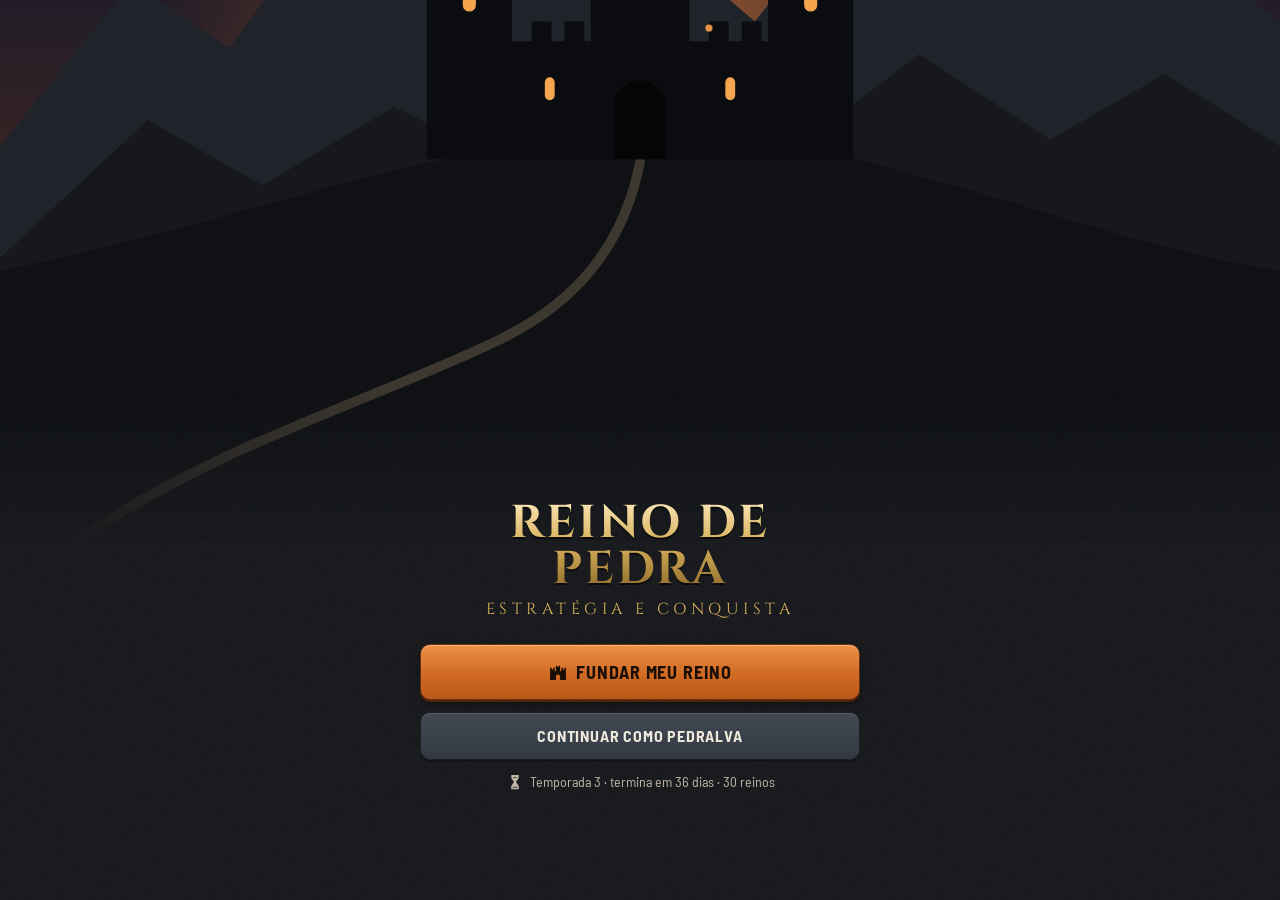
==== commit aa72e1a8: "Protótipo: ferraria, eras, feridos, comércio, pactos e legado Ferraria com eras, armas e armaduras p" ====
--- a/prototipo/index.html
+++ b/prototipo/index.html
@@ -35,6 +35,8 @@
   <script src="js/logistica.js"></script>
   <script src="js/defesas.js"></script>
   <script src="js/alianca.js"></script>
+  <script src="js/ferraria.js"></script>
+  <script src="js/comercio.js"></script>
   <script src="js/agora.js"></script>
   <script>RP.iniciar();</script>
 </body>
--- a/prototipo/css/tokens.css
+++ b/prototipo/css/tokens.css
@@ -162,6 +162,8 @@
   --rec-ervas: #8fc46c;
   --rec-gema: #6fcad9;
   --rec-lendario: #d796f2;
+  --rec-aco: #a9c8e2;
+  --rec-minerio: #b7a4ff;
   --rec-couro: #c08a5c;
   --rec-peles: #ddd3c4;
 
@@ -170,9 +172,9 @@
   --rel-producao: #e8c04a;
   --rel-resistencia: #57c2c9;
 
-  /* Muros (mapa tático e prévias) */
-  --muro-cor: #b9b2a6;
-  --muro-borda: #2c2a27;
+  /* Torres de arqueiros (mapa tático e prévias) */
+  --torre-cor: #b9b2a6;
+  --torre-borda: #2c2a27;
 
   /* Gráficos (validados contra a superfície #22262c: faixa de luminosidade, daltonismo e contraste) */
   --grafico-meu: #4f97da;
--- a/prototipo/css/base.css
+++ b/prototipo/css/base.css
@@ -72,6 +72,8 @@
 .r-ervas { color: var(--rec-ervas); }
 .r-gema { color: var(--rec-gema); }
 .r-lendario, .r-ruina { color: var(--rec-lendario); }
+.r-aco { color: var(--rec-aco); }
+.r-minerio { color: var(--rec-minerio); }
 .r-couro { color: var(--rec-couro); }
 .r-peles { color: var(--rec-peles); }
 .nivel-baixo { --nivel: var(--perigo-baixo); }
--- a/prototipo/css/telas.css
+++ b/prototipo/css/telas.css
@@ -888,24 +888,28 @@
 .obj-confirma li { counter-increment: obj; display: flex; align-items: center; gap: 6px; font-weight: 700; }
 .obj-confirma li::before { content: counter(obj) "."; min-width: 1.2em; color: var(--cor-texto-3); font-weight: 700; }
 
-/* ---------------------------------------------------------------- Logística, muros e avistamentos */
+/* ---------------------------------------------------------------- Logística, torres e avistamentos */
 .lc-estoque { display: flex; align-items: center; flex-wrap: wrap; gap: 6px; margin-top: 4px; font-size: var(--fs-1); }
 .lc-estoque .custos { gap: 8px; }
-.lc-muro { display: flex; align-items: center; gap: 4px; font-size: var(--fs-2); color: var(--cor-texto-2); }
+.lc-torre { display: flex; align-items: center; gap: 4px; font-size: var(--fs-2); color: var(--cor-texto-2); }
 .obra-estoque { display: block; font-size: var(--fs-1); color: var(--cor-texto-3); }
 .obra-estoque.falta { color: var(--cor-alerta); }
 .chip-sel[aria-pressed="true"] { border-color: var(--cor-primaria); box-shadow: 0 0 0 2px var(--cor-primaria), var(--sombra-1); color: var(--cor-texto); }
-.muro-acao { border-top: 1px solid var(--cor-borda); padding-top: var(--esp-2); }
-.muro-acao .linha-entre { gap: var(--esp-2); align-items: center; }
-.muro-previa .hx:not(.muro-dentro) { opacity: .55; }
-.muro-linha { fill: none; stroke: var(--muro-cor); stroke-width: 6; stroke-linecap: round; }
+.torre-acao { border-top: 1px solid var(--cor-borda); padding-top: var(--esp-2); }
+.torre-acao .linha-entre { gap: var(--esp-2); align-items: center; }
+.torre-previa .hx:not(.alcance-dentro) { opacity: .45; }
+.alcance-linha { fill: none; stroke: var(--cor-meu); stroke-width: 3; stroke-dasharray: 6 4; stroke-linecap: round; }
+.torre-pino { fill: var(--torre-cor); stroke: var(--torre-borda); stroke-width: 2.5; }
+.torre-pino-ico { color: var(--torre-borda); --ico-d-stroke: var(--torre-cor); }
 /* mapa tático */
-.muro-mapa .muro-base { fill: none; stroke: var(--muro-borda); stroke-width: 8; stroke-linecap: round; }
-.muro-mapa .muro-topo { fill: none; stroke: var(--muro-cor); stroke-width: 4.5; stroke-linecap: butt; stroke-dasharray: 5 2.5; }
-.muro-mapa.antigo { opacity: .7; }
-.muro-mapa.em-obra .muro-topo { stroke-dasharray: 2 6; }
-.torre-mapa circle { fill: var(--muro-cor); stroke: var(--muro-borda); stroke-width: 2; }
-.torre-mapa use { color: var(--muro-borda); --ico-d-stroke: var(--muro-cor); }
+.torre-alcance path { fill: none; stroke: var(--dono); stroke-width: 2.5; stroke-dasharray: 5 5; opacity: .55; }
+.torre-alcance.antigo path { opacity: .3; }
+.torre-mapa .torre-base { fill: var(--torre-cor); stroke: var(--dono); stroke-width: 2.5; }
+.torre-mapa .ponto { fill: var(--torre-cor); }
+.torre-mapa use { color: var(--torre-borda); --ico-d-stroke: var(--torre-cor); }
+.torre-mapa.antigo { opacity: .78; }
+.torre-mapa.em-obra .torre-base { stroke-dasharray: 3 3; }
+[data-zoom="zoom-mundo"] .torre-alcance, [data-zoom="zoom-mundo"] .torre-mapa .ent-k, [data-zoom="zoom-longe"] .torre-alcance { display: none; }
 .avist .av-base { fill: var(--ent-fundo); stroke: var(--cor-alerta); stroke-width: 2; stroke-dasharray: 4 3; }
 .avist use { color: var(--cor-alerta); --ico-d-stroke: var(--ent-fundo); opacity: .85; }
 .avist .ponto { fill: var(--cor-alerta); }
@@ -936,3 +940,40 @@
 .pend-oportunidade .ico-placa { color: var(--rec-lendario); }
 .reino-pendencias { margin-top: var(--esp-3); }
 .ver-tudo { margin-top: var(--esp-2); width: 100%; }
+
+/* ---------------------------------------------------------------- Ordem rápida no mapa */
+.ordem-barra {
+  display: flex; align-items: center; gap: var(--esp-2);
+  padding: 6px 6px 6px var(--esp-3); border-radius: var(--raio-2);
+  background: var(--cor-superficie); border: 2px solid var(--cor-primaria); box-shadow: var(--sombra-2, var(--sombra-1));
+}
+.ordem-barra[hidden] { display: none; }
+.ordem-ico .ico { color: var(--cor-primaria); width: 24px; height: 24px; }
+.ordem-txt { flex: 1; min-width: 0; display: flex; flex-direction: column; line-height: 1.2; }
+.ordem-txt small { font-size: var(--fs-1); color: var(--cor-texto-2); overflow: hidden; text-overflow: ellipsis; white-space: nowrap; }
+.em-ordem .faixa-alerta, .em-ordem .faixa-mais, .em-ordem .faixas-extra { display: none; }
+@media (prefers-reduced-motion: no-preference) { .ordem-ico .ico { animation: pulso 1.6s ease-in-out infinite; } }
+
+/* ---------------------------------------------------------------- ferraria, eras, feridos e bônus */
+.req-lista { display: flex; flex-wrap: wrap; gap: 6px; }
+.era-card { display: flex; flex-direction: column; gap: var(--esp-2); }
+.era-card.feita { opacity: .9; }
+.era-card > .btn, .linha-forja > .btn { align-self: flex-start; }
+.fam-card .card-titulo small { margin-left: auto; }
+.linha-forja { display: flex; flex-direction: column; gap: 6px; padding-top: var(--esp-3); border-top: 1px solid var(--cor-borda); }
+.trilha-niveis { display: inline-flex; gap: 3px; margin-left: 4px; }
+.trilha-niveis i { width: 14px; height: 6px; border-radius: 3px; background: var(--cor-superficie-3); }
+.trilha-niveis i.on { background: var(--cor-destaque); }
+.trilha-niveis i.fila { background: var(--cor-info, #6aa5d8); }
+.lend-card .selo-destaque, .feridos-card .card-titulo .selo { margin-left: auto; }
+.feridos-card { margin-bottom: var(--esp-3); }
+.feridos-card > .btn { align-self: flex-start; }
+.bonus-linha { display: flex; gap: var(--esp-2); align-items: flex-start; font-size: var(--fs-2); margin-top: var(--esp-2); }
+.bonus-linha .ico { color: var(--cor-destaque); margin-top: 2px; }
+.ferraria-atalho { color: inherit; text-decoration: none; gap: var(--esp-3); }
+
+/* ---------------------------------------------------------------- comércio e diplomacia */
+.troca-linhas { display: grid; grid-template-columns: 1fr 1fr; gap: var(--esp-3); }
+.troca-linhas > div { display: flex; flex-direction: column; gap: 4px; min-width: 0; }
+.valor-grade { display: flex; flex-wrap: wrap; gap: 6px; }
+.valiosos-lista .lista-item .num { margin-left: var(--esp-2); }
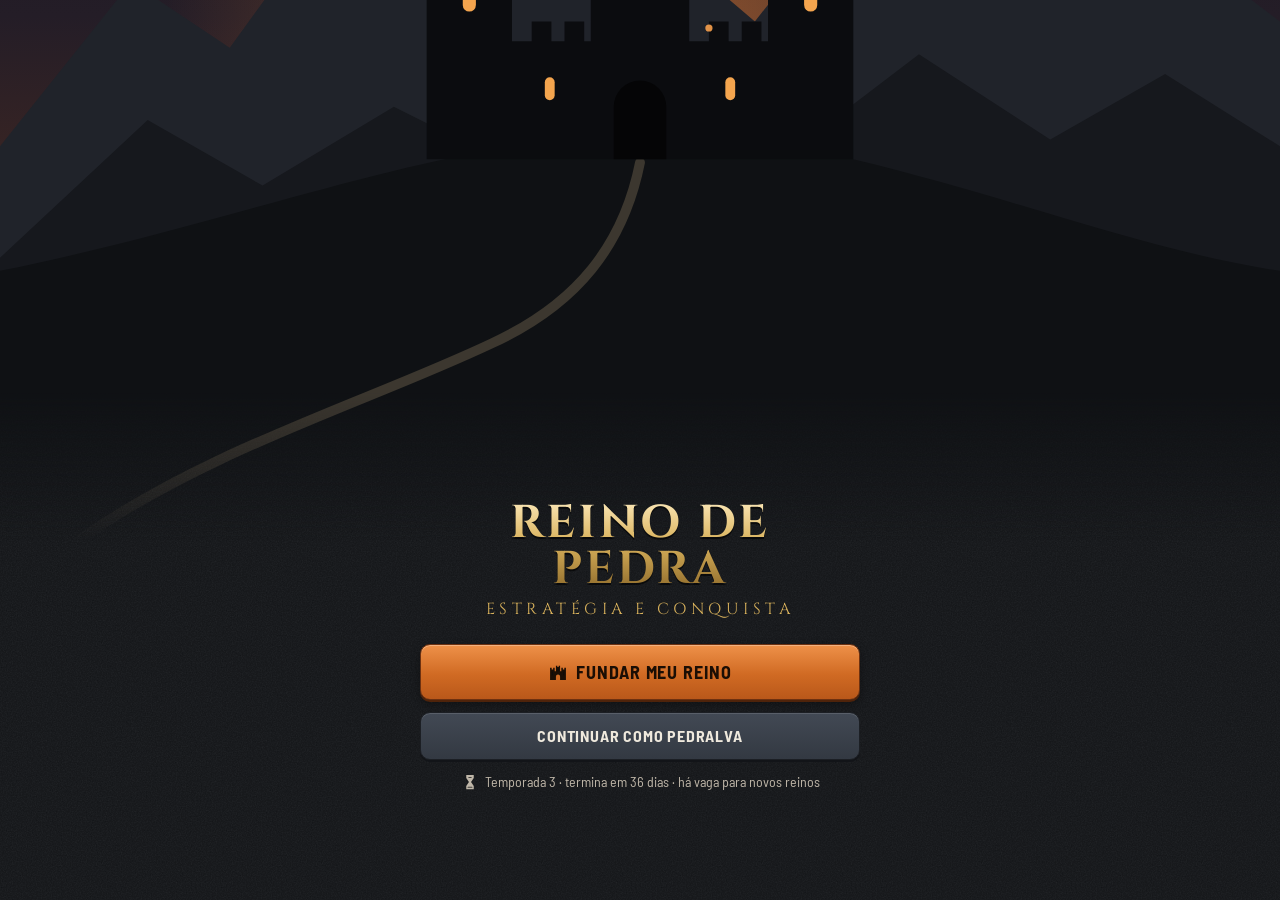
==== commit 96b66449: "Protótipo: mensageiro, conversa da aliança e reforço a aliados Mensageiro com bandeira branca no map" ====
--- a/prototipo/index.html
+++ b/prototipo/index.html
@@ -37,6 +37,7 @@
   <script src="js/alianca.js"></script>
   <script src="js/ferraria.js"></script>
   <script src="js/comercio.js"></script>
+  <script src="js/mensagens.js"></script>
   <script src="js/agora.js"></script>
   <script>RP.iniciar();</script>
 </body>
--- a/prototipo/css/telas.css
+++ b/prototipo/css/telas.css
@@ -977,3 +977,23 @@
 .troca-linhas > div { display: flex; flex-direction: column; gap: 4px; min-width: 0; }
 .valor-grade { display: flex; flex-wrap: wrap; gap: 6px; }
 .valiosos-lista .lista-item .num { margin-left: var(--esp-2); }
+
+/* ---------------------------------------------------------------- mensagens e conversa da aliança */
+.campo textarea {
+  min-height: 96px; padding: var(--esp-3) var(--esp-4); resize: vertical;
+  border-radius: var(--raio-2); border: var(--borda-larg) solid var(--cor-borda-forte);
+  background: var(--campo-fundo); box-shadow: var(--campo-sombra);
+  font: inherit; font-size: var(--fs-3); color: inherit;
+}
+.msg-texto { font-size: var(--fs-3); color: var(--cor-texto-2); font-style: italic; border-left: 3px solid var(--cor-borda-forte); padding-left: var(--esp-3); }
+.msg-card.nova { border-color: var(--cor-info); }
+.msg-card > .btn { align-self: flex-start; }
+.conversa-lista { list-style: none; display: flex; flex-direction: column; gap: var(--esp-2); }
+.conversa-lista li { display: flex; gap: var(--esp-2); align-items: flex-start; font-size: var(--fs-2); }
+.conversa-lista li.minha { flex-direction: row-reverse; text-align: right; }
+.conversa-envio { display: flex; gap: var(--esp-2); }
+.conversa-envio input {
+  flex: 1; min-width: 0; min-height: var(--alvo); padding: 0 var(--esp-3);
+  border-radius: var(--raio-2); border: var(--borda-larg) solid var(--cor-borda-forte);
+  background: var(--campo-fundo); font: inherit; font-size: var(--fs-3); color: inherit;
+}
